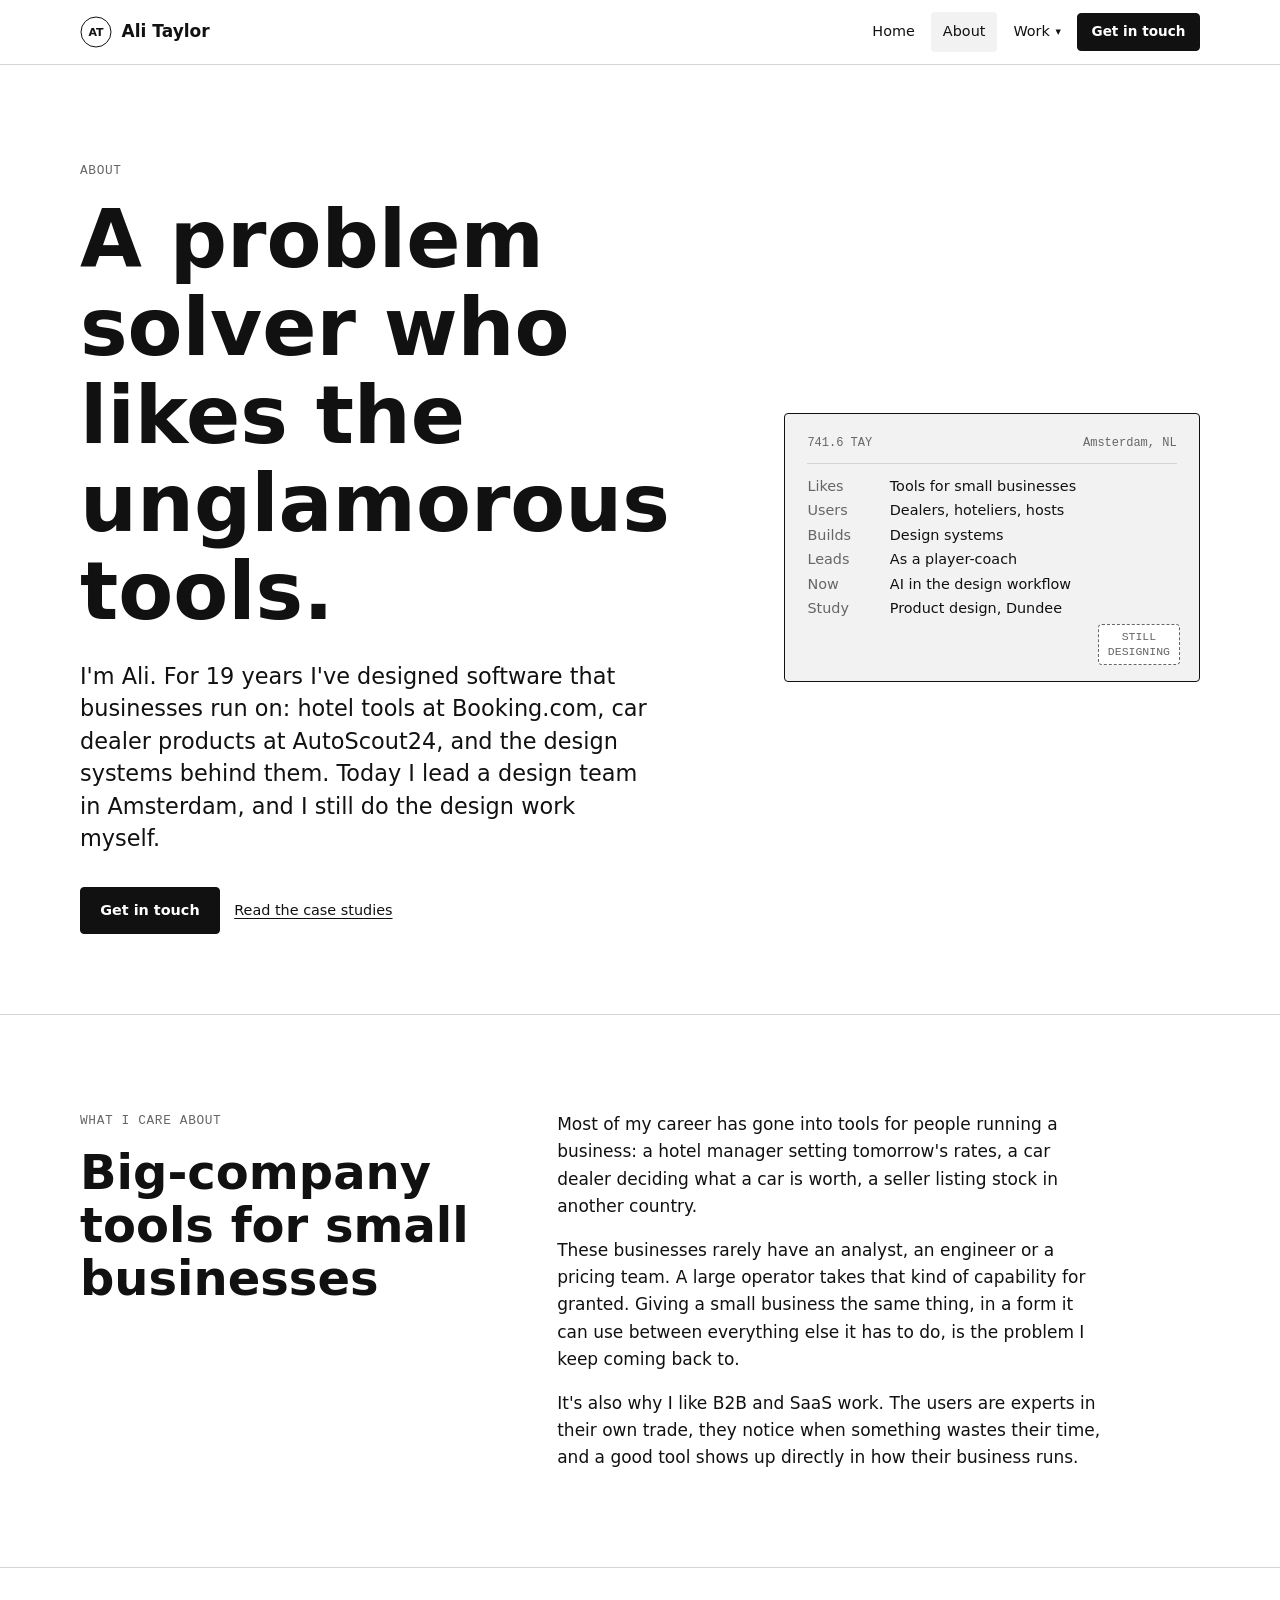
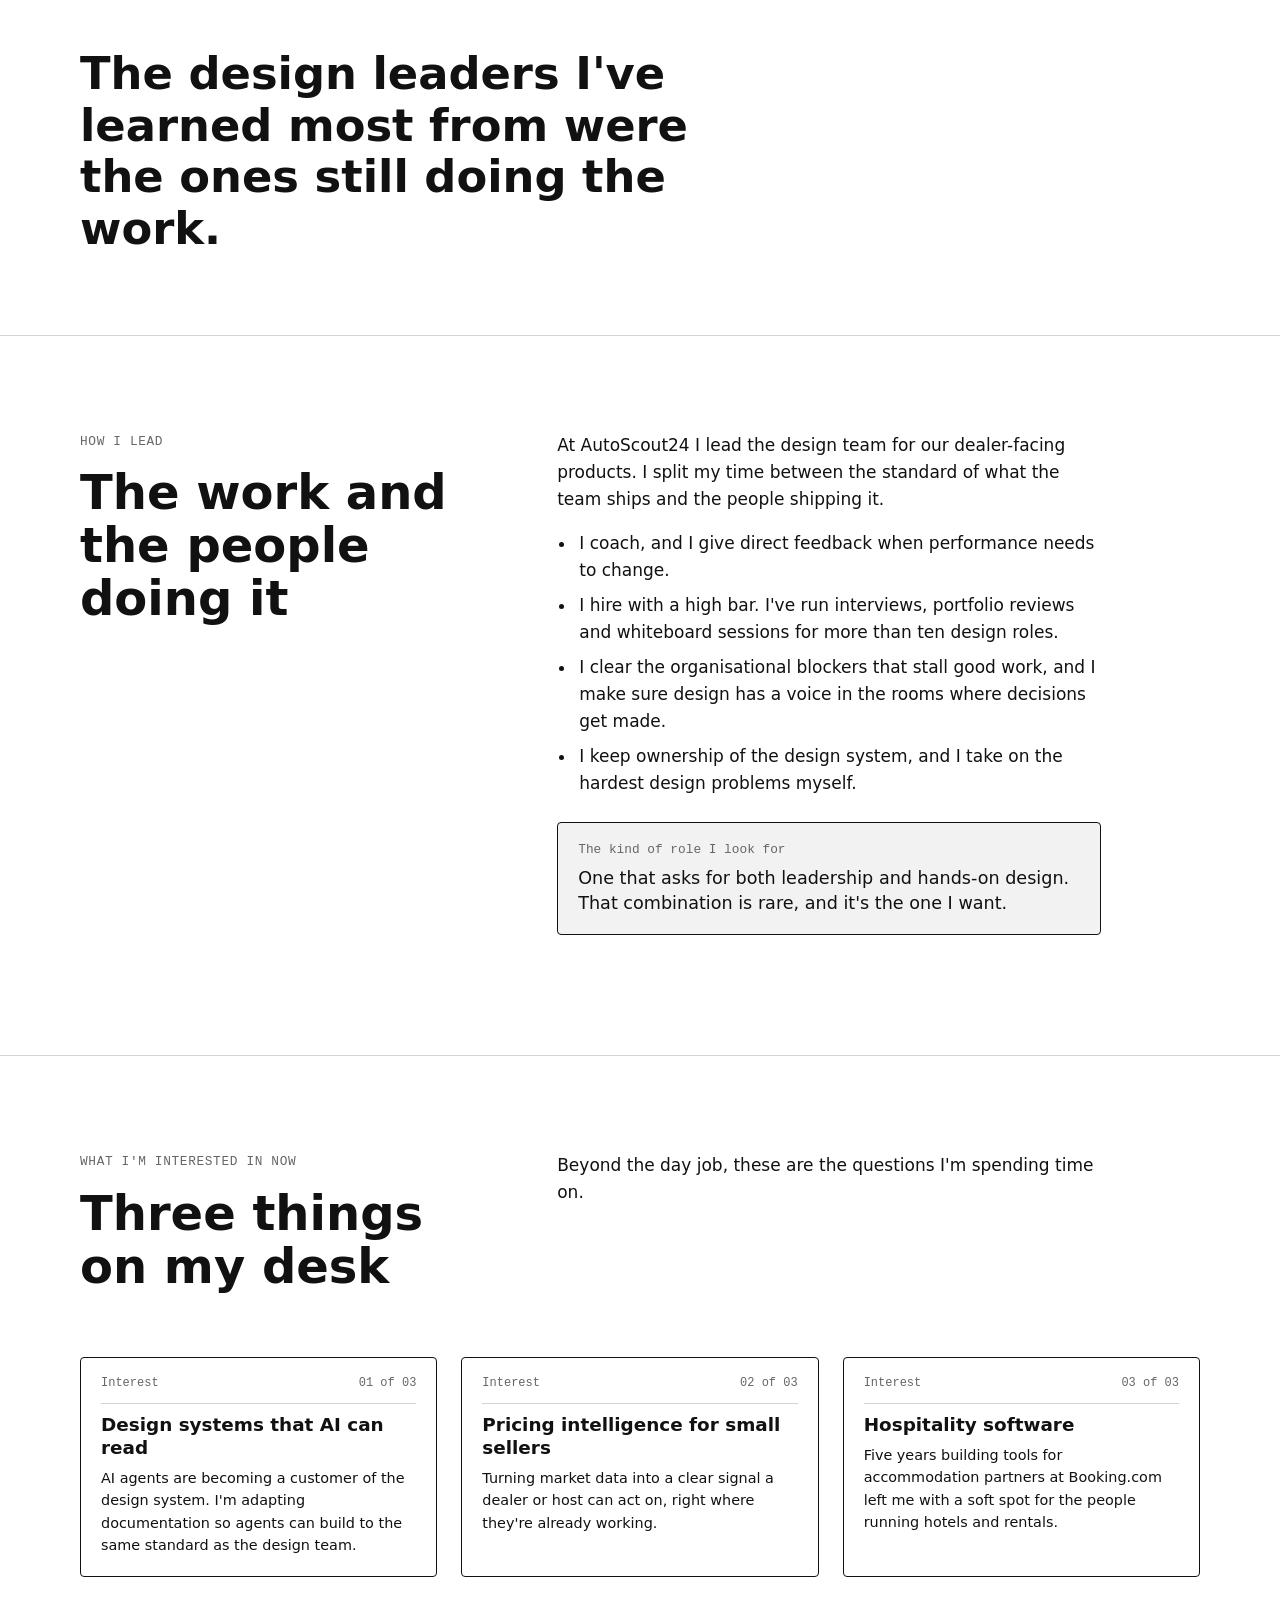
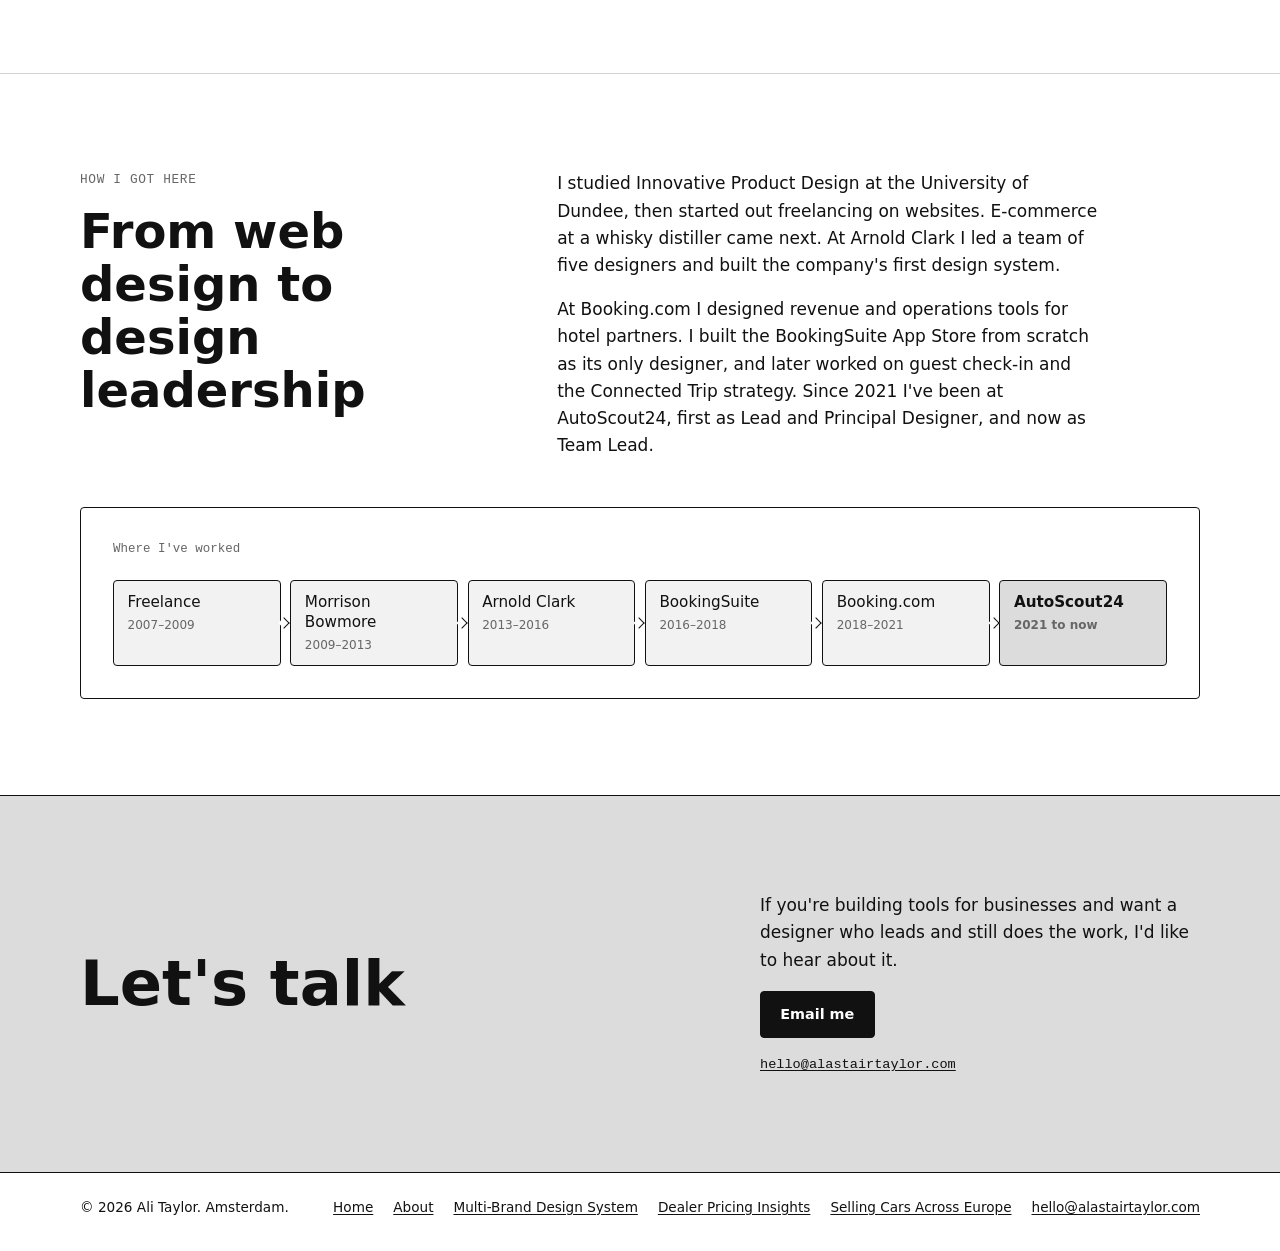
==== about/index.html @ b170f5a0 "Strip site back to a greyscale wireframe site.css keeps every layout, grid and breakpoint but drops " ====
<!doctype html>
<html lang="en-GB">
<head>
<meta charset="utf-8">
<meta name="viewport" content="width=device-width, initial-scale=1">
<title>About Ali Taylor</title>
<meta name="description" content="Ali Taylor is a design leader in Amsterdam who has spent 19 years designing tools for businesses, from hotel software at Booking.com to dealer products at AutoScout24.">
<link rel="canonical" href="https://alitaylor.nl/about/">
<meta property="og:type" content="profile">
<meta property="og:title" content="About Ali Taylor">
<meta property="og:description" content="Ali Taylor is a design leader in Amsterdam who has spent 19 years designing tools for businesses, from hotel software at Booking.com to dealer products at AutoScout24.">
<meta property="og:url" content="https://alitaylor.nl/about/">
<meta property="og:image" content="https://alitaylor.nl/assets/img/og.jpg">
<meta name="theme-color" content="#ffffff">
<link rel="icon" href="../assets/favicon.svg" type="image/svg+xml">
<link rel="stylesheet" href="../assets/css/site.css">
</head>
<body>
<a class="skip" href="#main">Skip to content</a>
<header class="site-header">
  <div class="wrap">
    <a class="brand" href="../"><svg class="brand-mark" viewBox="0 0 64 64" aria-hidden="true"><circle cx="32" cy="32" r="30" fill="none" stroke="currentColor" stroke-width="2"/><text x="32" y="40" text-anchor="middle" font-family="system-ui, sans-serif" font-weight="700" font-size="22" fill="currentColor">AT</text></svg><span>Ali Taylor</span></a>
    <nav class="nav" aria-label="Main">
      <a class="hide-sm" href="../">Home</a>
      <a href="./" aria-current="page">About</a>
      <details class="work-menu">
        <summary>Work</summary>
        <ul>
<li><a href="../work/showcar/"><span class="dot blue"></span>Multi-Brand Design System</a></li>
<li><a href="../work/competitive-insights/"><span class="dot mustard"></span>Dealer Pricing Insights</a></li>
<li><a href="../work/cross-border/"><span class="dot pink"></span>Selling Cars Across Europe</a></li>
        </ul>
      </details>
      <a class="btn small" href="mailto:hello@alastairtaylor.com?subject=Hello%20Ali">Get in touch</a>
    </nav>
  </div>
</header>

<main id="main">
<section class="hero">
  <div class="wrap">
    <div>
      <span class="chapter-label">About</span>
      <h1 class="display">A problem solver who likes the unglamorous tools.</h1>
      <p class="lede">I'm Ali. For 19 years I've designed software that businesses run on: hotel tools at Booking.com, car dealer products at AutoScout24, and the design systems behind them. Today I lead a design team in Amsterdam, and I still do the design work myself.</p>
      <div class="hero-actions">
        <a class="btn" href="mailto:hello@alastairtaylor.com?subject=Hello%20Ali">Get in touch</a>
        <a class="textlink" href="../#work">Read the case studies</a>
      </div>
    </div>
    <aside class="card" aria-label="Catalogue card">
      <div class="card-top"><span>741.6 TAY</span><span>Amsterdam, NL</span></div>
      <dl>
        <div><dt>Likes</dt><dd>Tools for small businesses</dd></div>
        <div><dt>Users</dt><dd>Dealers, hoteliers, hosts</dd></div>
        <div><dt>Builds</dt><dd>Design systems</dd></div>
        <div><dt>Leads</dt><dd>As a player-coach</dd></div>
        <div><dt>Now</dt><dd>AI in the design workflow</dd></div>
        <div><dt>Study</dt><dd>Product design, Dundee</dd></div>
      </dl>
      <span class="stamp">STILL<br>DESIGNING</span>
    </aside>
  </div>
</section>

<section class="chapter" id="why" aria-labelledby="why-h" style="border-top:1px solid var(--line)">
  <div class="wrap">
    <div class="chapter-grid">
      <div>
        <span class="chapter-label">What I care about</span>
        <h2 id="why-h">Big-company tools for small businesses</h2>
      </div>
      <div class="body">
        <p>Most of my career has gone into tools for people running a business: a hotel manager setting tomorrow's rates, a car dealer deciding what a car is worth, a seller listing stock in another country.</p>
        <p>These businesses rarely have an analyst, an engineer or a pricing team. A large operator takes that kind of capability for granted. Giving a small business the same thing, in a form it can use between everything else it has to do, is the problem I keep coming back to.</p>
        <p>It's also why I like B2B and SaaS work. The users are experts in their own trade, they notice when something wastes their time, and a good tool shows up directly in how their business runs.</p>
      </div>
    </div>
  </div>
</section>

<section class="pull-wrap" aria-label="How I lead">
  <div class="wrap">
    <p class="pull">The design leaders I've learned most from were the ones still doing the work.</p>
  </div>
</section>

<section class="chapter" id="lead" aria-labelledby="lead-h">
  <div class="wrap">
    <div class="chapter-grid">
      <div>
        <span class="chapter-label">How I lead</span>
        <h2 id="lead-h">The work and the people doing it</h2>
      </div>
      <div class="body">
        <p>At AutoScout24 I lead the design team for our dealer-facing products. I split my time between the standard of what the team ships and the people shipping it.</p>
        <ul>
          <li>I coach, and I give direct feedback when performance needs to change.</li>
          <li>I hire with a high bar. I've run interviews, portfolio reviews and whiteboard sessions for more than ten design roles.</li>
          <li>I clear the organisational blockers that stall good work, and I make sure design has a voice in the rooms where decisions get made.</li>
          <li>I keep ownership of the design system, and I take on the hardest design problems myself.</li>
        </ul>
        <div class="decision"><span class="typed">The kind of role I look for</span><p>One that asks for both leadership and hands-on design. That combination is rare, and it's the one I want.</p></div>
      </div>
    </div>
  </div>
</section>

<section class="chapter" id="interests" aria-labelledby="interests-h">
  <div class="wrap">
    <div class="chapter-grid">
      <div>
        <span class="chapter-label">What I'm interested in now</span>
        <h2 id="interests-h">Three things on my desk</h2>
      </div>
      <div class="body">
        <p>Beyond the day job, these are the questions I'm spending time on.</p>
      </div>
    </div>
    <div class="interests">
      <article class="card">
        <div class="card-top"><span>Interest</span><span>01 of 03</span></div>
        <h3>Design systems that AI can read</h3>
        <p>AI agents are becoming a customer of the design system. I'm adapting documentation so agents can build to the same standard as the design team.</p>
      </article>
      <article class="card">
        <div class="card-top"><span>Interest</span><span>02 of 03</span></div>
        <h3>Pricing intelligence for small sellers</h3>
        <p>Turning market data into a clear signal a dealer or host can act on, right where they're already working.</p>
      </article>
      <article class="card">
        <div class="card-top"><span>Interest</span><span>03 of 03</span></div>
        <h3>Hospitality software</h3>
        <p>Five years building tools for accommodation partners at Booking.com left me with a soft spot for the people running hotels and rentals.</p>
      </article>
    </div>
  </div>
</section>

<section class="chapter" id="path" aria-labelledby="path-h">
  <div class="wrap">
    <div class="chapter-grid">
      <div>
        <span class="chapter-label">How I got here</span>
        <h2 id="path-h">From web design to design leadership</h2>
      </div>
      <div class="body">
        <p>I studied Innovative Product Design at the University of Dundee, then started out freelancing on websites. E-commerce at a whisky distiller came next. At Arnold Clark I led a team of five designers and built the company's first design system.</p>
        <p>At Booking.com I designed revenue and operations tools for hotel partners. I built the BookingSuite App Store from scratch as its only designer, and later worked on guest check-in and the Connected Trip strategy. Since 2021 I've been at AutoScout24, first as Lead and Principal Designer, and now as Team Lead.</p>
      </div>
    </div>
    <div class="figs-wrap"><div class="diagram"><p class="diagram-title">Where I've worked</p><ol class="flow">
      <li>Freelance<small>2007–2009</small></li>
      <li>Morrison Bowmore<small>2009–2013</small></li>
      <li>Arnold Clark<small>2013–2016</small></li>
      <li>BookingSuite<small>2016–2018</small></li>
      <li>Booking.com<small>2018–2021</small></li>
      <li class="me">AutoScout24<small>2021 to now</small></li>
    </ol></div></div>
  </div>
</section>
</main>

<section class="contact section" id="contact" aria-labelledby="contact-h">
  <div class="wrap">
    <div>
      <h2 id="contact-h">Let's talk</h2>
    </div>
    <div>
      <p>If you're building tools for businesses and want a designer who leads and still does the work, I'd like to hear about it.</p>
      <a class="btn" href="mailto:hello@alastairtaylor.com?subject=Hello%20Ali">Email me</a>
      <a class="mail" href="mailto:hello@alastairtaylor.com">hello@alastairtaylor.com</a>
    </div>
  </div>
</section>
<footer class="site-footer">
  <div class="wrap">
    <span>&copy; 2026 Ali Taylor. Amsterdam.</span>
    <nav aria-label="Footer">
      <a href="../">Home</a>
      <a href="./">About</a>
<a href="../work/showcar/">Multi-Brand Design System</a>
<a href="../work/competitive-insights/">Dealer Pricing Insights</a>
<a href="../work/cross-border/">Selling Cars Across Europe</a>
      <a href="mailto:hello@alastairtaylor.com">hello@alastairtaylor.com</a>
    </nav>
  </div>
</footer>
<script src="../assets/js/site.js" defer></script>
</body>
</html>
---- assets/css/site.css ----
/* ==========================================================================
   Ali Taylor — portfolio
   WIREFRAME STYLESHEET
   Layout, spacing and responsive behaviour only. No brand styling.
   Replace the tokens below (and the font stacks) to apply a visual style.
   ========================================================================== */

:root {
  /* Greys. Every colour on the site comes from these tokens. */
  --bg: #ffffff;        /* page */
  --fg: #111111;        /* text, borders */
  --muted: #666666;     /* secondary text */
  --line: #d4d4d4;      /* dividers, light borders */
  --fill: #f2f2f2;      /* boxes, cards, panels */
  --fill-strong: #dcdcdc; /* emphasised boxes (current step, CTA areas) */

  /* Project tones. All the same grey in the wireframe; give each case study its own colour later. */
  --tone-1: var(--fill);  /* Multi-Brand Design System */
  --tone-2: var(--fill);  /* Dealer Pricing Insights */
  --tone-3: var(--fill);  /* Selling Cars Across Europe */

  --font: system-ui, -apple-system, "Segoe UI", Roboto, Helvetica, Arial, sans-serif;
  --mono: ui-monospace, "SFMono-Regular", Menlo, Consolas, monospace;

  --measure: 34rem;
  --gutter: clamp(1rem, 4vw, 3rem);
  --wide: 76rem;
  --radius: 4px;
}

*, *::before, *::after { box-sizing: border-box; }

html { -webkit-text-size-adjust: 100%; scroll-behavior: smooth; }
@media (prefers-reduced-motion: reduce) { html { scroll-behavior: auto; } }

body {
  margin: 0;
  background: var(--bg);
  color: var(--fg);
  font-family: var(--font);
  font-size: 1.0625rem;
  line-height: 1.6;
}

img { max-width: 100%; display: block; }

a { color: inherit; text-underline-offset: 0.18em; }

:focus-visible { outline: 2px solid var(--fg); outline-offset: 3px; }

.skip {
  position: absolute; left: -999px; top: 0.5rem; z-index: 50;
  background: var(--fg); color: var(--bg); padding: 0.5rem 0.9rem;
}
.skip:focus { left: 0.5rem; }

.wrap { max-width: var(--wide); margin: 0 auto; padding: 0 var(--gutter); }

/* ---------- Type scale ---------- */

h1, h2, h3 { font-family: var(--font); font-weight: 700; line-height: 1.1; margin: 0; }
.display { font-size: clamp(2.4rem, 1.4rem + 4.6vw, 5rem); }
h2, .h2  { font-size: clamp(1.8rem, 1.4rem + 2vw, 3rem); }
h3, .h3  { font-size: clamp(1.25rem, 1.1rem + 0.6vw, 1.6rem); line-height: 1.2; }

p { margin: 0 0 1em; max-width: var(--measure); }
.lede { font-size: clamp(1.15rem, 1.05rem + 0.5vw, 1.4rem); line-height: 1.45; max-width: 36rem; }

.typed { font-family: var(--mono); font-size: 0.8rem; line-height: 1.55; }

/* ---------- Header / nav ---------- */

.site-header {
  position: sticky; top: 0; z-index: 20;
  background: var(--bg);
  border-bottom: 1px solid var(--line);
}
.site-header .wrap { display: flex; align-items: center; gap: 1rem; min-height: 4rem; }
.brand {
  display: inline-flex; align-items: center; gap: 0.6rem;
  font-weight: 700; text-decoration: none; margin-right: auto;
}
.brand-mark { width: 2rem; height: 2rem; flex: none; }

.nav { display: flex; align-items: center; gap: 0.25rem; }
.nav a, .nav summary {
  font-size: 0.9rem; text-decoration: none;
  padding: 0.5rem 0.75rem; border-radius: var(--radius); cursor: pointer;
}
.nav a:hover, .nav summary:hover, .nav a[aria-current="page"] { background: var(--fill); }

.work-menu { position: relative; }
.work-menu summary { list-style: none; display: inline-flex; align-items: center; gap: 0.35rem; }
.work-menu summary::-webkit-details-marker { display: none; }
.work-menu summary::after { content: "▾"; font-size: 0.75em; }
.work-menu[open] summary::after { content: "▴"; }
.work-menu ul {
  position: absolute; right: 0; top: calc(100% + 0.5rem);
  list-style: none; margin: 0; padding: 0.4rem;
  background: var(--bg); border: 1px solid var(--fg); border-radius: var(--radius);
  min-width: 17rem;
}
.work-menu li a {
  display: grid; grid-template-columns: 0.75rem 1fr; gap: 0.6rem; align-items: center;
  font-size: 0.95rem; padding: 0.5rem 0.6rem;
}
.dot { width: 0.75rem; height: 0.75rem; border-radius: 50%; border: 1px solid var(--fg); background: var(--fill); }

.btn {
  display: inline-flex; align-items: center; gap: 0.5rem;
  font: inherit; font-size: 0.9rem; font-weight: 600;
  background: var(--fg); color: var(--bg);
  border: 1px solid var(--fg); border-radius: var(--radius);
  padding: 0.7rem 1.2rem; text-decoration: none;
}
.btn:hover { opacity: 0.85; }
.btn.small { padding: 0.45rem 0.85rem; font-size: 0.85rem; }
.btn.ghost { background: var(--bg); color: var(--fg); }

@media (max-width: 40rem) {
  .nav .hide-sm { display: none; }
  .brand span { display: none; }
}

/* ---------- Info card (key/value panel) ---------- */

.card {
  --margin: 4.2rem;
  position: relative;
  background: var(--fill);
  border: 1px solid var(--fg);
  border-radius: var(--radius);
  padding: 1.25rem 1.4rem 1.4rem;
}
.card .card-top {
  display: flex; justify-content: space-between; gap: 1rem;
  font-family: var(--mono); font-size: 0.75rem; color: var(--muted);
  padding-bottom: 0.6rem; margin-bottom: 0.6rem; border-bottom: 1px solid var(--line);
}
.card dl { margin: 0; font-size: 0.9rem; line-height: 1.7; }
.card dl div { display: grid; grid-template-columns: calc(var(--margin) - 0.5rem) 1fr; gap: 0.75rem; }
.card dt { color: var(--muted); }
.card dd { margin: 0; }

/* Label badge (was a rubber stamp) */
.stamp {
  position: absolute;
  font-family: var(--mono); font-size: 0.72rem; line-height: 1.25; text-align: center;
  color: var(--muted); border: 1px dashed var(--muted); border-radius: var(--radius);
  padding: 0.3rem 0.55rem; background: var(--bg);
}

/* ---------- Hero ---------- */

.hero { padding: clamp(3rem, 8vw, 6rem) 0 clamp(3rem, 7vw, 5rem); }
.hero .wrap {
  display: grid; gap: clamp(2.5rem, 5vw, 4rem);
  grid-template-columns: minmax(0, 1.35fr) minmax(0, 1fr);
  align-items: center;
}
.hero h1 { margin-bottom: 1.5rem; }
.hero .lede { margin-bottom: 2rem; }
.hero-actions { display: flex; flex-wrap: wrap; gap: 0.9rem; align-items: center; }
.hero-actions .textlink { font-size: 0.9rem; }
.hero .card { max-width: 26rem; justify-self: end; width: 100%; padding-bottom: 3.75rem; --margin: 4.9rem; }
.hero .stamp { right: 1.2rem; bottom: 1rem; }
.hero.solo .wrap { grid-template-columns: 1fr; }
.hero.solo h1 { max-width: 16ch; }

@media (max-width: 56rem) {
  .hero .wrap { grid-template-columns: 1fr; }
  .hero .card { justify-self: start; }
}

/* ---------- Section heads ---------- */

.section { padding: clamp(3.5rem, 8vw, 6rem) 0; }
.section-head { display: flex; flex-wrap: wrap; align-items: end; justify-content: space-between; gap: 1rem 2rem; margin-bottom: clamp(2rem, 4vw, 3rem); }
.section-head p { margin: 0; color: var(--muted); max-width: 26rem; }

/* ---------- Home: case study cards ---------- */

.shelf { display: grid; gap: clamp(1.5rem, 3vw, 2rem); }

.book {
  display: grid; grid-template-columns: minmax(0, 1fr) minmax(0, 1.25fr);
  border: 1px solid var(--fg); border-radius: var(--radius); overflow: hidden;
  text-decoration: none; color: var(--fg);
  background: var(--tone, var(--fill));
}
.book:hover .book-cta { text-decoration: underline; }
.book.blue { --tone: var(--tone-1); }
.book.mustard { --tone: var(--tone-2); }
.book.pink { --tone: var(--tone-3); }

.book-text { padding: clamp(1.5rem, 3vw, 2.25rem); display: flex; flex-direction: column; gap: 0.9rem; }
.book-meta { font-family: var(--mono); font-size: 0.78rem; color: var(--muted); }
.book h3 { font-size: clamp(1.7rem, 1.4rem + 1.4vw, 2.6rem); }
.book p { margin: 0; line-height: 1.45; }
.book-cta { margin-top: auto; padding-top: 1rem; font-size: 0.9rem; font-weight: 600; }
.book .shot { border: 0; border-left: 1px solid var(--fg); border-radius: 0; min-height: 18rem; aspect-ratio: auto; height: 100%; }

@media (max-width: 52rem) {
  .book { grid-template-columns: 1fr; }
  .book .shot { border-left: 0; border-top: 1px solid var(--fg); min-height: 14rem; aspect-ratio: 16 / 10; }
}

/* ---------- Image frames with built-in placeholder ---------- */
/* Drop a file at the src path and it covers the placeholder. */

.shot {
  position: relative; overflow: hidden;
  background: var(--fill);
  border: 1px solid var(--fg); border-radius: var(--radius);
  aspect-ratio: 16 / 10;
  margin: 0;
}
.shot.tall { aspect-ratio: 4 / 5; }
.shot.wide { aspect-ratio: 21 / 9; }
.shot.square { aspect-ratio: 1; }
.shot > img { position: absolute; inset: 0; width: 100%; height: 100%; object-fit: cover; z-index: 1; }
.shot.contain > img { object-fit: contain; }
.shot .todo {
  position: absolute; inset: 0; display: flex; flex-direction: column; justify-content: center; gap: 0.5rem;
  padding: 1.25rem 1.5rem;
  font-family: var(--mono); font-size: 0.75rem; line-height: 1.5; color: var(--muted);
  /* the classic wireframe cross */
  background:
    linear-gradient(to top right, transparent calc(50% - 0.5px), var(--line) calc(50% - 0.5px), var(--line) calc(50% + 0.5px), transparent calc(50% + 0.5px)),
    linear-gradient(to bottom right, transparent calc(50% - 0.5px), var(--line) calc(50% - 0.5px), var(--line) calc(50% + 0.5px), transparent calc(50% + 0.5px)),
    var(--fill);
}
.shot .todo > * { background: var(--fill); align-self: flex-start; padding: 0 0.25rem; }
.shot .todo strong { color: var(--fg); font-weight: 600; }
.shot .todo code { font-family: var(--mono); font-size: 0.7rem; word-break: break-all; }

figure { margin: 0; }
figcaption.cap { font-size: 0.8rem; color: var(--muted); margin-top: 0.6rem; max-width: 40rem; }

/* ---------- Home: other work grid ---------- */

.drawer { background: var(--fill); border-block: 1px solid var(--line); }
.drawer .section-head p { color: var(--muted); }
.drawer-grid {
  display: grid; gap: 1.5rem;
  grid-template-columns: repeat(auto-fill, minmax(min(100%, 19rem), 1fr));
}
.drawer .card, .interests .card { background: var(--bg); padding: 1rem 1.25rem 1.25rem; }
.drawer .card h3, .interests .card h3 { font-size: 1.15rem; line-height: 1.25; margin: 0 0 0.5rem; }
.drawer .card p, .interests .card p { font-size: 0.9rem; line-height: 1.55; margin: 0; }

/* ---------- About: interest cards ---------- */

.interests {
  display: grid; gap: 1.5rem; margin-top: clamp(2rem, 5vw, 3rem);
  grid-template-columns: repeat(auto-fill, minmax(min(100%, 19rem), 1fr));
}

/* ---------- Contact block ---------- */

.contact { background: var(--fill-strong); border-top: 1px solid var(--fg); }
.contact .wrap { display: grid; grid-template-columns: minmax(0, 1.4fr) minmax(0, 1fr); gap: 2rem 4rem; align-items: center; }
.contact h2 { font-size: clamp(2.2rem, 1.5rem + 3vw, 4rem); }
.contact .mail { font-family: var(--mono); font-size: 0.85rem; display: block; margin-top: 1rem; }
@media (max-width: 48rem) { .contact .wrap { grid-template-columns: 1fr; } }

.site-footer { border-top: 1px solid var(--fg); padding: 1.5rem 0 2rem; font-size: 0.85rem; }
.site-footer .wrap { display: flex; flex-wrap: wrap; gap: 0.75rem 2rem; justify-content: space-between; }
.site-footer nav { display: flex; flex-wrap: wrap; gap: 0.5rem 1.25rem; }

/* ==========================================================================
   Case study pages
   ========================================================================== */

.cs-hero { background: var(--tone, var(--fill)); border-bottom: 1px solid var(--fg); padding: clamp(2.5rem, 6vw, 4.5rem) 0 0; }
.cs-hero.blue { --tone: var(--tone-1); }
.cs-hero.mustard { --tone: var(--tone-2); }
.cs-hero.pink { --tone: var(--tone-3); }
.cs-hero .crumb { font-size: 0.85rem; margin-bottom: 1.5rem; display: inline-block; }
.cs-hero-grid { display: grid; grid-template-columns: minmax(0, 1.6fr) minmax(0, 1fr); gap: 2rem 3rem; align-items: end; }
.cs-hero h1 { margin-bottom: 1.2rem; }
.cs-hero .lede { margin: 0; }
.cs-hero .card { background: var(--bg); max-width: 22rem; justify-self: end; width: 100%; }
.cs-hero .hero-shot { margin-top: clamp(2rem, 5vw, 3rem); margin-bottom: -1px; }
.cs-hero .hero-shot .shot { border-radius: var(--radius) var(--radius) 0 0; aspect-ratio: 16 / 8; }
@media (max-width: 52rem) {
  .cs-hero-grid { grid-template-columns: 1fr; }
  .cs-hero .card { justify-self: start; }
  .cs-hero .hero-shot .shot { aspect-ratio: 4 / 3; }
}

/* Chapter index */
.chapters { border-bottom: 1px solid var(--fg); background: var(--bg); position: sticky; top: 4rem; z-index: 10; }
.chapters ol { list-style: none; margin: 0 auto; padding: 0 var(--gutter); max-width: var(--wide); display: flex; gap: 0.25rem; overflow-x: auto; scrollbar-width: none; }
.chapters ol::-webkit-scrollbar { display: none; }
.chapters a { display: block; white-space: nowrap; font-size: 0.85rem; text-decoration: none; padding: 0.85rem 0.8rem; border-bottom: 3px solid transparent; }
.chapters a:hover { border-bottom-color: var(--line); }
.chapters a.active { border-bottom-color: var(--fg); font-weight: 600; }

/* Chapters */
.chapter { padding: clamp(3.5rem, 8vw, 6rem) 0; border-bottom: 1px solid var(--line); scroll-margin-top: 7.5rem; }
.chapter:last-of-type { border-bottom: 0; }
.chapter-grid { display: grid; grid-template-columns: minmax(0, 0.9fr) minmax(0, 1.4fr); gap: 2rem clamp(2rem, 5vw, 5rem); }
.chapter-label { font-family: var(--mono); font-size: 0.8rem; color: var(--muted); margin-bottom: 0.9rem; display: block; text-transform: uppercase; letter-spacing: 0.05em; }
.chapter h2 { margin-bottom: 1rem; }
.chapter .body p:last-child { margin-bottom: 0; }
.chapter .body ul { margin: 0 0 1em; padding-left: 1.1em; max-width: var(--measure); }
.chapter .body li { margin-bottom: 0.45em; padding-left: 0.2em; }
.figs-wrap { margin-top: clamp(2rem, 5vw, 3rem); display: grid; gap: 1.5rem; }
.figs { display: grid; gap: 1.5rem; }
.figs.two { grid-template-columns: repeat(2, minmax(0, 1fr)); }
@media (max-width: 52rem) {
  .chapter-grid, .figs.two { grid-template-columns: 1fr; }
}

/* Pull statement */
.pull { font-size: clamp(1.6rem, 1.2rem + 2vw, 2.8rem); line-height: 1.15; font-weight: 700; max-width: 22ch; margin: 0; }
.pull-wrap { padding: clamp(3rem, 7vw, 5rem) 0; border-bottom: 1px solid var(--line); }

/* Key decision callout */
.decision { border: 1px solid var(--fg); border-radius: var(--radius); background: var(--fill); padding: 1.1rem 1.25rem; margin: 1.5rem 0; max-width: var(--measure); }
.decision .typed { display: block; color: var(--muted); margin-bottom: 0.35rem; }
.decision p { margin: 0; font-size: 1.1rem; line-height: 1.45; }

/* Big numbers */
.facts { display: grid; grid-template-columns: repeat(auto-fit, minmax(min(100%, 13rem), 1fr)); gap: 1.5rem; margin: 0 0 2rem; }
.fact { border-top: 1px solid var(--fg); padding-top: 0.8rem; }
.fact b { display: block; font-size: clamp(2.4rem, 2rem + 2vw, 3.5rem); font-weight: 700; line-height: 1; }
.fact span { font-size: 0.85rem; color: var(--muted); }

/* Restricted results */
.restricted { margin-top: clamp(2rem, 5vw, 3rem); display: grid; grid-template-columns: minmax(0, 1fr) minmax(0, 1fr); gap: 2rem 3rem; align-items: center; }
.restricted .card { --margin: 7.2rem; padding-bottom: 3.5rem; }
.redact { display: inline-block; background: var(--fill-strong); color: transparent; border-radius: 2px; user-select: none; line-height: 1.1; }
.restricted .stamp { right: 1.2rem; bottom: 1rem; }
.restricted h3 { margin-bottom: 0.8rem; }
@media (max-width: 52rem) { .restricted { grid-template-columns: 1fr; } }

/* Next / previous */
.pager { border-top: 1px solid var(--fg); display: grid; grid-template-columns: 1fr 1fr; }
.pager a { display: block; padding: clamp(1.75rem, 4vw, 2.5rem) var(--gutter); text-decoration: none; background: var(--tone, var(--fill)); }
.pager a + a { border-left: 1px solid var(--fg); text-align: right; }
.pager a.blue { --tone: var(--tone-1); }
.pager a.mustard { --tone: var(--tone-2); }
.pager a.pink { --tone: var(--tone-3); }
.pager .typed { display: block; margin-bottom: 0.4rem; color: var(--muted); }
.pager a:hover .h3 { text-decoration: underline; }
@media (max-width: 40rem) {
  .pager { grid-template-columns: 1fr; }
  .pager a + a { border-left: 0; border-top: 1px solid var(--fg); text-align: left; }
}

/* ---------- Diagrams (built in HTML, no images needed) ---------- */

.diagram { border: 1px solid var(--fg); border-radius: var(--radius); background: var(--bg); padding: clamp(1.25rem, 3vw, 2rem); }
.diagram-title { font-family: var(--mono); font-size: 0.78rem; color: var(--muted); margin: 0 0 1.25rem; }

.flow { list-style: none; margin: 0; padding: 0; display: flex; flex-wrap: wrap; align-items: stretch; gap: 0.6rem; }
.flow li {
  flex: 1 1 8rem; position: relative;
  border: 1px solid var(--fg); border-radius: var(--radius); background: var(--fill);
  padding: 0.75rem 0.85rem; font-size: 0.95rem; line-height: 1.3;
}
.flow li small { display: block; font-size: 0.75rem; color: var(--muted); margin-top: 0.3rem; }
.flow li.me { background: var(--fill-strong); font-weight: 600; }
.flow li:not(:last-child)::after {
  content: ""; position: absolute; right: -0.55rem; top: 50%; z-index: 1;
  width: 0.5rem; height: 0.5rem; border-top: 1px solid var(--fg); border-right: 1px solid var(--fg);
  background: var(--bg); transform: translateY(-50%) rotate(45deg);
}
@media (max-width: 40rem) {
  .flow { flex-direction: column; }
  .flow li:not(:last-child)::after { right: auto; left: 1.2rem; top: auto; bottom: -0.55rem; transform: rotate(135deg); }
}

/* Venn */
.venn { display: grid; grid-template-columns: 1fr 1fr; align-items: center; justify-items: center; max-width: 34rem; margin: 0 auto; }
.venn .set {
  width: 100%; aspect-ratio: 1; border-radius: 50%; border: 1px solid var(--fg);
  display: flex; flex-direction: column; align-items: center; justify-content: center; text-align: center;
  font-size: clamp(0.85rem, 0.75rem + 0.4vw, 1rem); line-height: 1.25;
}
.venn .set small { font-size: 0.72rem; color: var(--muted); margin-top: 0.4rem; max-width: 10rem; }
.venn .a { background: rgba(0, 0, 0, 0.04); transform: translateX(12%); padding: 1rem 30% 1rem 8%; }
.venn .b { background: rgba(0, 0, 0, 0.08); transform: translateX(-12%); padding: 1rem 8% 1rem 30%; }
.venn-note { text-align: center; font-size: 0.8rem; color: var(--muted); margin: 1rem auto 0; max-width: 28rem; }

/* Fork */
.fork { display: grid; grid-template-columns: 1fr 1fr; gap: 1rem; position: relative; padding-top: 4.5rem; }
.fork .root {
  position: absolute; top: 0; left: 50%; transform: translateX(-50%);
  border: 1px solid var(--fg); border-radius: var(--radius); background: var(--fill);
  padding: 0.5rem 1rem; font-size: 0.85rem; white-space: nowrap;
}
.fork::before {
  content: ""; position: absolute; top: 2.3rem; left: 25%; right: 25%; height: 2.2rem;
  border: 1px solid var(--fg); border-bottom: 0;
}
.fork .branch { border: 1px solid var(--fg); border-radius: var(--radius); padding: 1rem 1.1rem; background: var(--bg); }
.fork .branch .typed { display: block; color: var(--muted); margin-bottom: 0.3rem; }
.fork .branch p { margin: 0; line-height: 1.35; }
.fork .branch.rec { background: var(--fill); }
.fork .branch.shipped { background: var(--fill-strong); }
.fork .branch.rec .later { display: inline-block; margin-top: 0.7rem; font-size: 0.72rem; border: 1px dashed var(--muted); border-radius: var(--radius); padding: 0.15rem 0.5rem; }

/* Funnel */
.funnel { list-style: none; margin: 0; padding: 0; display: grid; gap: 0.4rem; justify-items: center; }
.funnel li {
  border: 1px solid var(--fg); border-radius: var(--radius); background: var(--fill);
  padding: 0.6rem 1rem; text-align: center; font-size: 0.95rem; line-height: 1.25;
}
.funnel li:nth-child(1) { width: 100%; }
.funnel li:nth-child(2) { width: 88%; }
.funnel li:nth-child(3) { width: 74%; }
.funnel li:nth-child(4) { width: 30%; min-width: 11rem; background: var(--fill-strong); }
.funnel li small { display: block; font-size: 0.72rem; color: var(--muted); }

/* Hub and spoke */
.hub { display: grid; grid-template-columns: 1fr auto 1fr; gap: 0.75rem; align-items: center; }
.hub .side { display: grid; gap: 0.6rem; }
.hub .node { border: 1px solid var(--fg); border-radius: var(--radius); background: var(--fill); padding: 0.6rem 0.8rem; font-size: 0.95rem; line-height: 1.25; }
.hub .gate { width: 9rem; aspect-ratio: 1; border-radius: 50%; background: var(--fill-strong); border: 1px solid var(--fg); display: flex; align-items: center; justify-content: center; text-align: center; padding: 1rem; font-size: 0.95rem; line-height: 1.2; }
.hub .gate small { display: block; font-size: 0.7rem; color: var(--muted); margin-top: 0.3rem; }
.hub .out { background: var(--fill-strong); font-weight: 600; }
@media (max-width: 40rem) { .hub { grid-template-columns: 1fr; justify-items: stretch; } .hub .gate { margin: 0 auto; } }
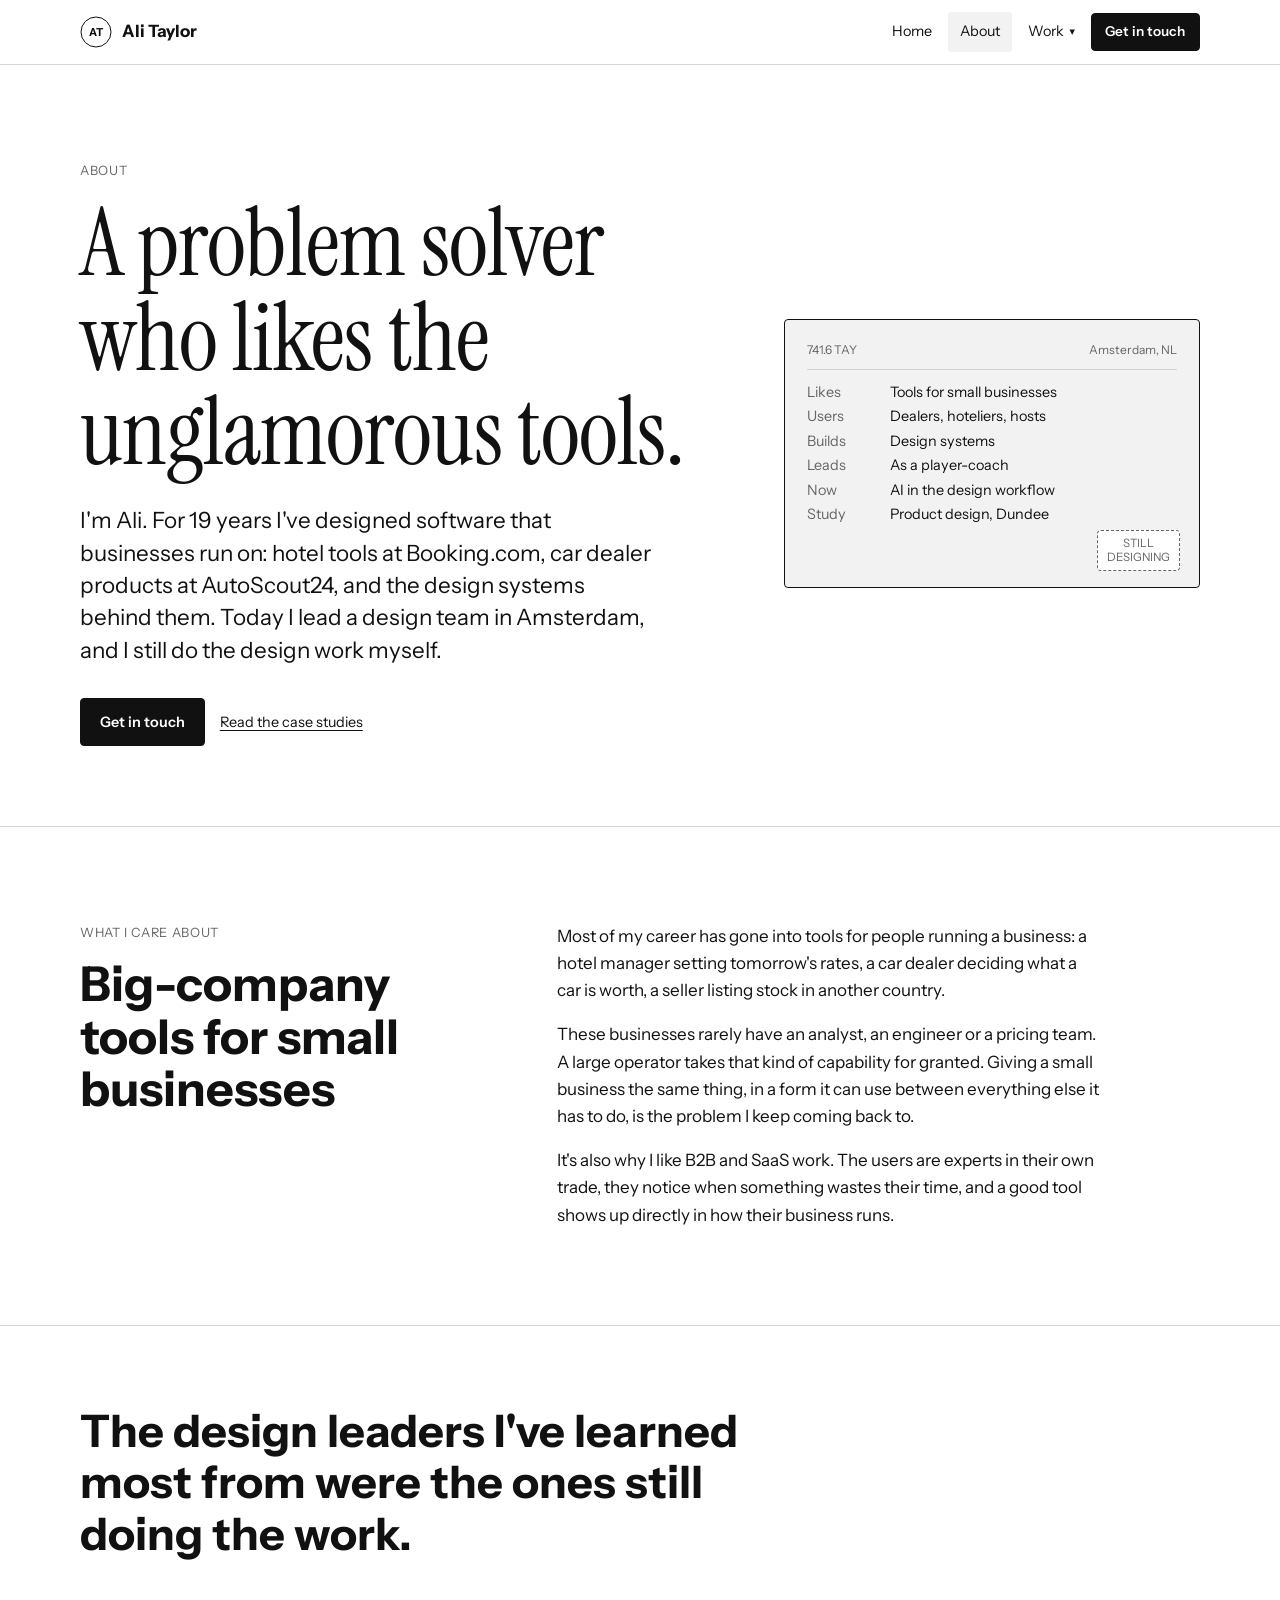
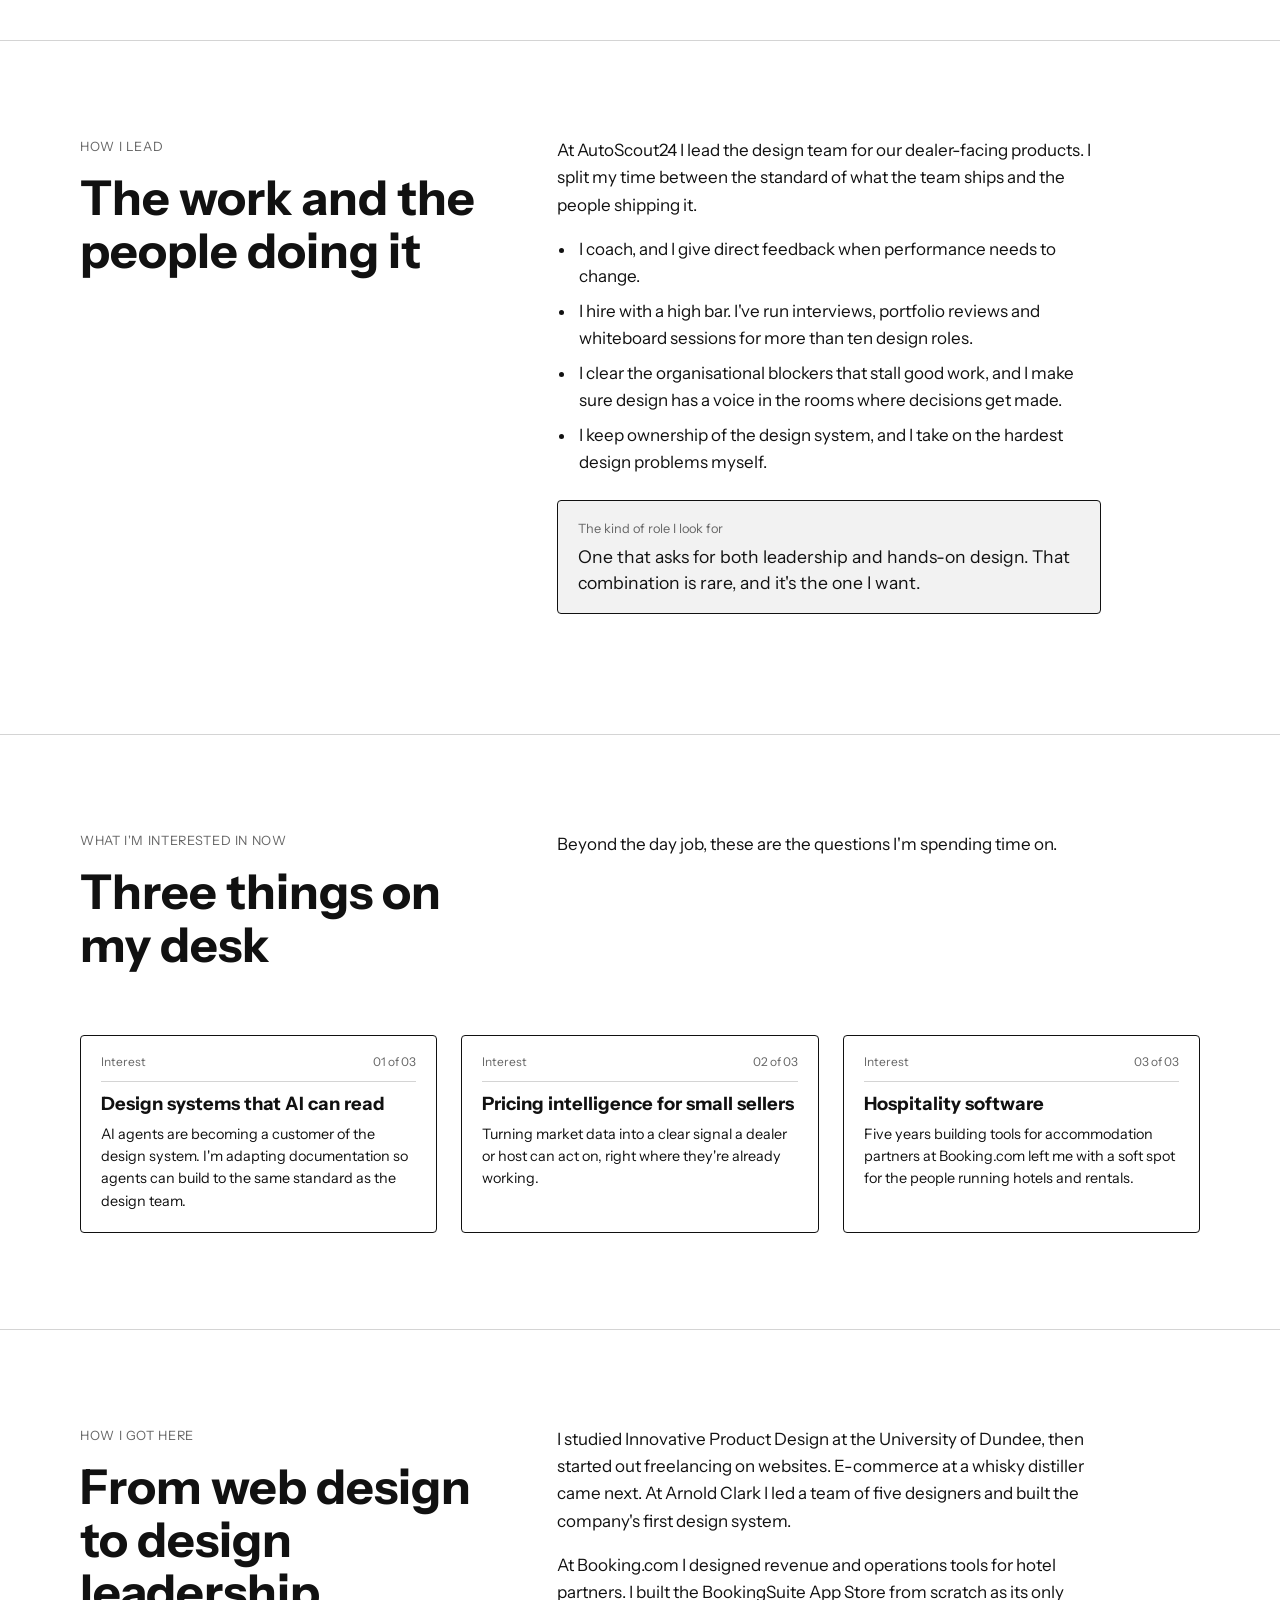
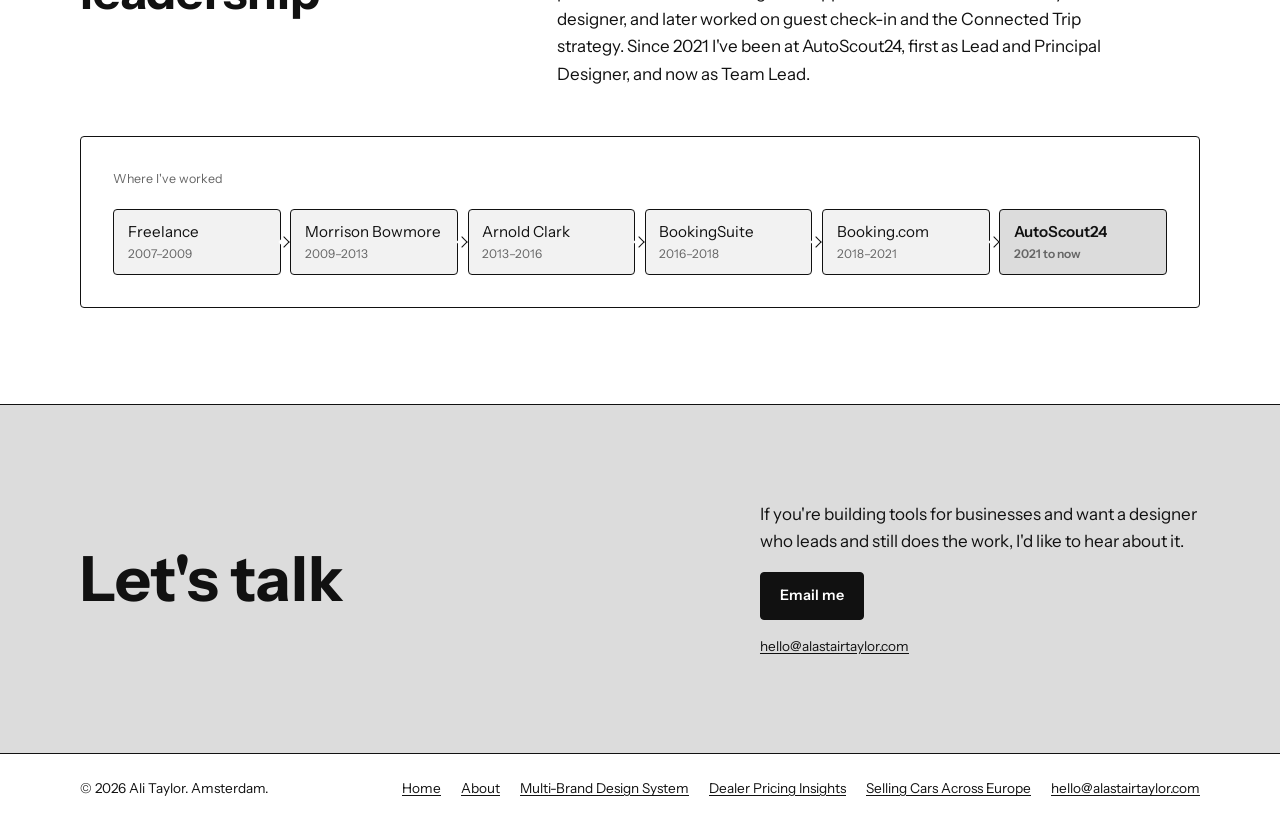
==== commit 2a40e2fe: "Set type: Instrument Serif for display and case study titles, Instrument Sans elsewhere Both load fr" ====
--- a/about/index.html
+++ b/about/index.html
@@ -13,13 +13,16 @@
 <meta property="og:image" content="https://alitaylor.nl/assets/img/og.jpg">
 <meta name="theme-color" content="#ffffff">
 <link rel="icon" href="../assets/favicon.svg" type="image/svg+xml">
+<link rel="preconnect" href="https://fonts.googleapis.com">
+<link rel="preconnect" href="https://fonts.gstatic.com" crossorigin>
+<link rel="stylesheet" href="https://fonts.googleapis.com/css2?family=Instrument+Sans:ital,wght@0,400..700;1,400..700&family=Instrument+Serif:ital@0;1&display=swap">
 <link rel="stylesheet" href="../assets/css/site.css">
 </head>
 <body>
 <a class="skip" href="#main">Skip to content</a>
 <header class="site-header">
   <div class="wrap">
-    <a class="brand" href="../"><svg class="brand-mark" viewBox="0 0 64 64" aria-hidden="true"><circle cx="32" cy="32" r="30" fill="none" stroke="currentColor" stroke-width="2"/><text x="32" y="40" text-anchor="middle" font-family="system-ui, sans-serif" font-weight="700" font-size="22" fill="currentColor">AT</text></svg><span>Ali Taylor</span></a>
+    <a class="brand" href="../"><svg class="brand-mark" viewBox="0 0 64 64" aria-hidden="true"><circle cx="32" cy="32" r="30" fill="none" stroke="currentColor" stroke-width="2"/><text x="32" y="40" text-anchor="middle" font-family="Instrument Sans, system-ui, sans-serif" font-weight="700" font-size="22" fill="currentColor">AT</text></svg><span>Ali Taylor</span></a>
     <nav class="nav" aria-label="Main">
       <a class="hide-sm" href="../">Home</a>
       <a href="./" aria-current="page">About</a>
--- a/assets/css/site.css
+++ b/assets/css/site.css
@@ -19,8 +19,11 @@
   --tone-2: var(--fill);  /* Dealer Pricing Insights */
   --tone-3: var(--fill);  /* Selling Cars Across Europe */
 
-  --font: system-ui, -apple-system, "Segoe UI", Roboto, Helvetica, Arial, sans-serif;
-  --mono: ui-monospace, "SFMono-Regular", Menlo, Consolas, monospace;
+  /* Type. Instrument Serif for display headings and case study titles; Instrument Sans for everything else.
+     Loaded from Google Fonts in each page's <head>. */
+  --serif: "Instrument Serif", Georgia, "Times New Roman", serif;
+  --sans: "Instrument Sans", system-ui, -apple-system, "Segoe UI", Roboto, Helvetica, Arial, sans-serif;
+  --mono: ui-monospace, "SFMono-Regular", Menlo, Consolas, monospace; /* components page only, for class names */
 
   --measure: 34rem;
   --gutter: clamp(1rem, 4vw, 3rem);
@@ -37,7 +40,7 @@
   margin: 0;
   background: var(--bg);
   color: var(--fg);
-  font-family: var(--font);
+  font-family: var(--sans);
   font-size: 1.0625rem;
   line-height: 1.6;
 }
@@ -58,15 +61,15 @@
 
 /* ---------- Type scale ---------- */
 
-h1, h2, h3 { font-family: var(--font); font-weight: 700; line-height: 1.1; margin: 0; }
-.display { font-size: clamp(2.4rem, 1.4rem + 4.6vw, 5rem); }
+h1, h2, h3 { font-family: var(--sans); font-weight: 700; line-height: 1.1; margin: 0; }
+.display { font-family: var(--serif); font-weight: 400; letter-spacing: -0.01em; line-height: 1; font-size: clamp(2.8rem, 1.6rem + 5.4vw, 6rem); }
 h2, .h2  { font-size: clamp(1.8rem, 1.4rem + 2vw, 3rem); }
 h3, .h3  { font-size: clamp(1.25rem, 1.1rem + 0.6vw, 1.6rem); line-height: 1.2; }
 
 p { margin: 0 0 1em; max-width: var(--measure); }
 .lede { font-size: clamp(1.15rem, 1.05rem + 0.5vw, 1.4rem); line-height: 1.45; max-width: 36rem; }
 
-.typed { font-family: var(--mono); font-size: 0.8rem; line-height: 1.55; }
+.typed { font-family: var(--sans); font-size: 0.8rem; line-height: 1.55; }
 
 /* ---------- Header / nav ---------- */
 
@@ -134,7 +137,7 @@
 }
 .card .card-top {
   display: flex; justify-content: space-between; gap: 1rem;
-  font-family: var(--mono); font-size: 0.75rem; color: var(--muted);
+  font-family: var(--sans); font-size: 0.75rem; color: var(--muted);
   padding-bottom: 0.6rem; margin-bottom: 0.6rem; border-bottom: 1px solid var(--line);
 }
 .card dl { margin: 0; font-size: 0.9rem; line-height: 1.7; }
@@ -145,7 +148,7 @@
 /* Label badge (was a rubber stamp) */
 .stamp {
   position: absolute;
-  font-family: var(--mono); font-size: 0.72rem; line-height: 1.25; text-align: center;
+  font-family: var(--sans); font-size: 0.72rem; line-height: 1.25; text-align: center;
   color: var(--muted); border: 1px dashed var(--muted); border-radius: var(--radius);
   padding: 0.3rem 0.55rem; background: var(--bg);
 }
@@ -194,8 +197,8 @@
 .book.pink { --tone: var(--tone-3); }
 
 .book-text { padding: clamp(1.5rem, 3vw, 2.25rem); display: flex; flex-direction: column; gap: 0.9rem; }
-.book-meta { font-family: var(--mono); font-size: 0.78rem; color: var(--muted); }
-.book h3 { font-size: clamp(1.7rem, 1.4rem + 1.4vw, 2.6rem); }
+.book-meta { font-family: var(--sans); font-size: 0.78rem; color: var(--muted); }
+.book h3 { font-family: var(--serif); font-weight: 400; line-height: 1.05; font-size: clamp(2rem, 1.6rem + 1.8vw, 3.2rem); }
 .book p { margin: 0; line-height: 1.45; }
 .book-cta { margin-top: auto; padding-top: 1rem; font-size: 0.9rem; font-weight: 600; }
 .book .shot { border: 0; border-left: 1px solid var(--fg); border-radius: 0; min-height: 18rem; aspect-ratio: auto; height: 100%; }
@@ -223,7 +226,7 @@
 .shot .todo {
   position: absolute; inset: 0; display: flex; flex-direction: column; justify-content: center; gap: 0.5rem;
   padding: 1.25rem 1.5rem;
-  font-family: var(--mono); font-size: 0.75rem; line-height: 1.5; color: var(--muted);
+  font-family: var(--sans); font-size: 0.75rem; line-height: 1.5; color: var(--muted);
   /* the classic wireframe cross */
   background:
     linear-gradient(to top right, transparent calc(50% - 0.5px), var(--line) calc(50% - 0.5px), var(--line) calc(50% + 0.5px), transparent calc(50% + 0.5px)),
@@ -232,7 +235,7 @@
 }
 .shot .todo > * { background: var(--fill); align-self: flex-start; padding: 0 0.25rem; }
 .shot .todo strong { color: var(--fg); font-weight: 600; }
-.shot .todo code { font-family: var(--mono); font-size: 0.7rem; word-break: break-all; }
+.shot .todo code { font-family: var(--sans); font-size: 0.7rem; word-break: break-all; }
 
 figure { margin: 0; }
 figcaption.cap { font-size: 0.8rem; color: var(--muted); margin-top: 0.6rem; max-width: 40rem; }
@@ -261,7 +264,7 @@
 .contact { background: var(--fill-strong); border-top: 1px solid var(--fg); }
 .contact .wrap { display: grid; grid-template-columns: minmax(0, 1.4fr) minmax(0, 1fr); gap: 2rem 4rem; align-items: center; }
 .contact h2 { font-size: clamp(2.2rem, 1.5rem + 3vw, 4rem); }
-.contact .mail { font-family: var(--mono); font-size: 0.85rem; display: block; margin-top: 1rem; }
+.contact .mail { font-family: var(--sans); font-size: 0.85rem; display: block; margin-top: 1rem; }
 @media (max-width: 48rem) { .contact .wrap { grid-template-columns: 1fr; } }
 
 .site-footer { border-top: 1px solid var(--fg); padding: 1.5rem 0 2rem; font-size: 0.85rem; }
@@ -301,7 +304,7 @@
 .chapter { padding: clamp(3.5rem, 8vw, 6rem) 0; border-bottom: 1px solid var(--line); scroll-margin-top: 7.5rem; }
 .chapter:last-of-type { border-bottom: 0; }
 .chapter-grid { display: grid; grid-template-columns: minmax(0, 0.9fr) minmax(0, 1.4fr); gap: 2rem clamp(2rem, 5vw, 5rem); }
-.chapter-label { font-family: var(--mono); font-size: 0.8rem; color: var(--muted); margin-bottom: 0.9rem; display: block; text-transform: uppercase; letter-spacing: 0.05em; }
+.chapter-label { font-family: var(--sans); font-size: 0.8rem; color: var(--muted); margin-bottom: 0.9rem; display: block; text-transform: uppercase; letter-spacing: 0.05em; }
 .chapter h2 { margin-bottom: 1rem; }
 .chapter .body p:last-child { margin-bottom: 0; }
 .chapter .body ul { margin: 0 0 1em; padding-left: 1.1em; max-width: var(--measure); }
@@ -353,7 +356,7 @@
 /* ---------- Diagrams (built in HTML, no images needed) ---------- */
 
 .diagram { border: 1px solid var(--fg); border-radius: var(--radius); background: var(--bg); padding: clamp(1.25rem, 3vw, 2rem); }
-.diagram-title { font-family: var(--mono); font-size: 0.78rem; color: var(--muted); margin: 0 0 1.25rem; }
+.diagram-title { font-family: var(--sans); font-size: 0.78rem; color: var(--muted); margin: 0 0 1.25rem; }
 
 .flow { list-style: none; margin: 0; padding: 0; display: flex; flex-wrap: wrap; align-items: stretch; gap: 0.6rem; }
 .flow li {
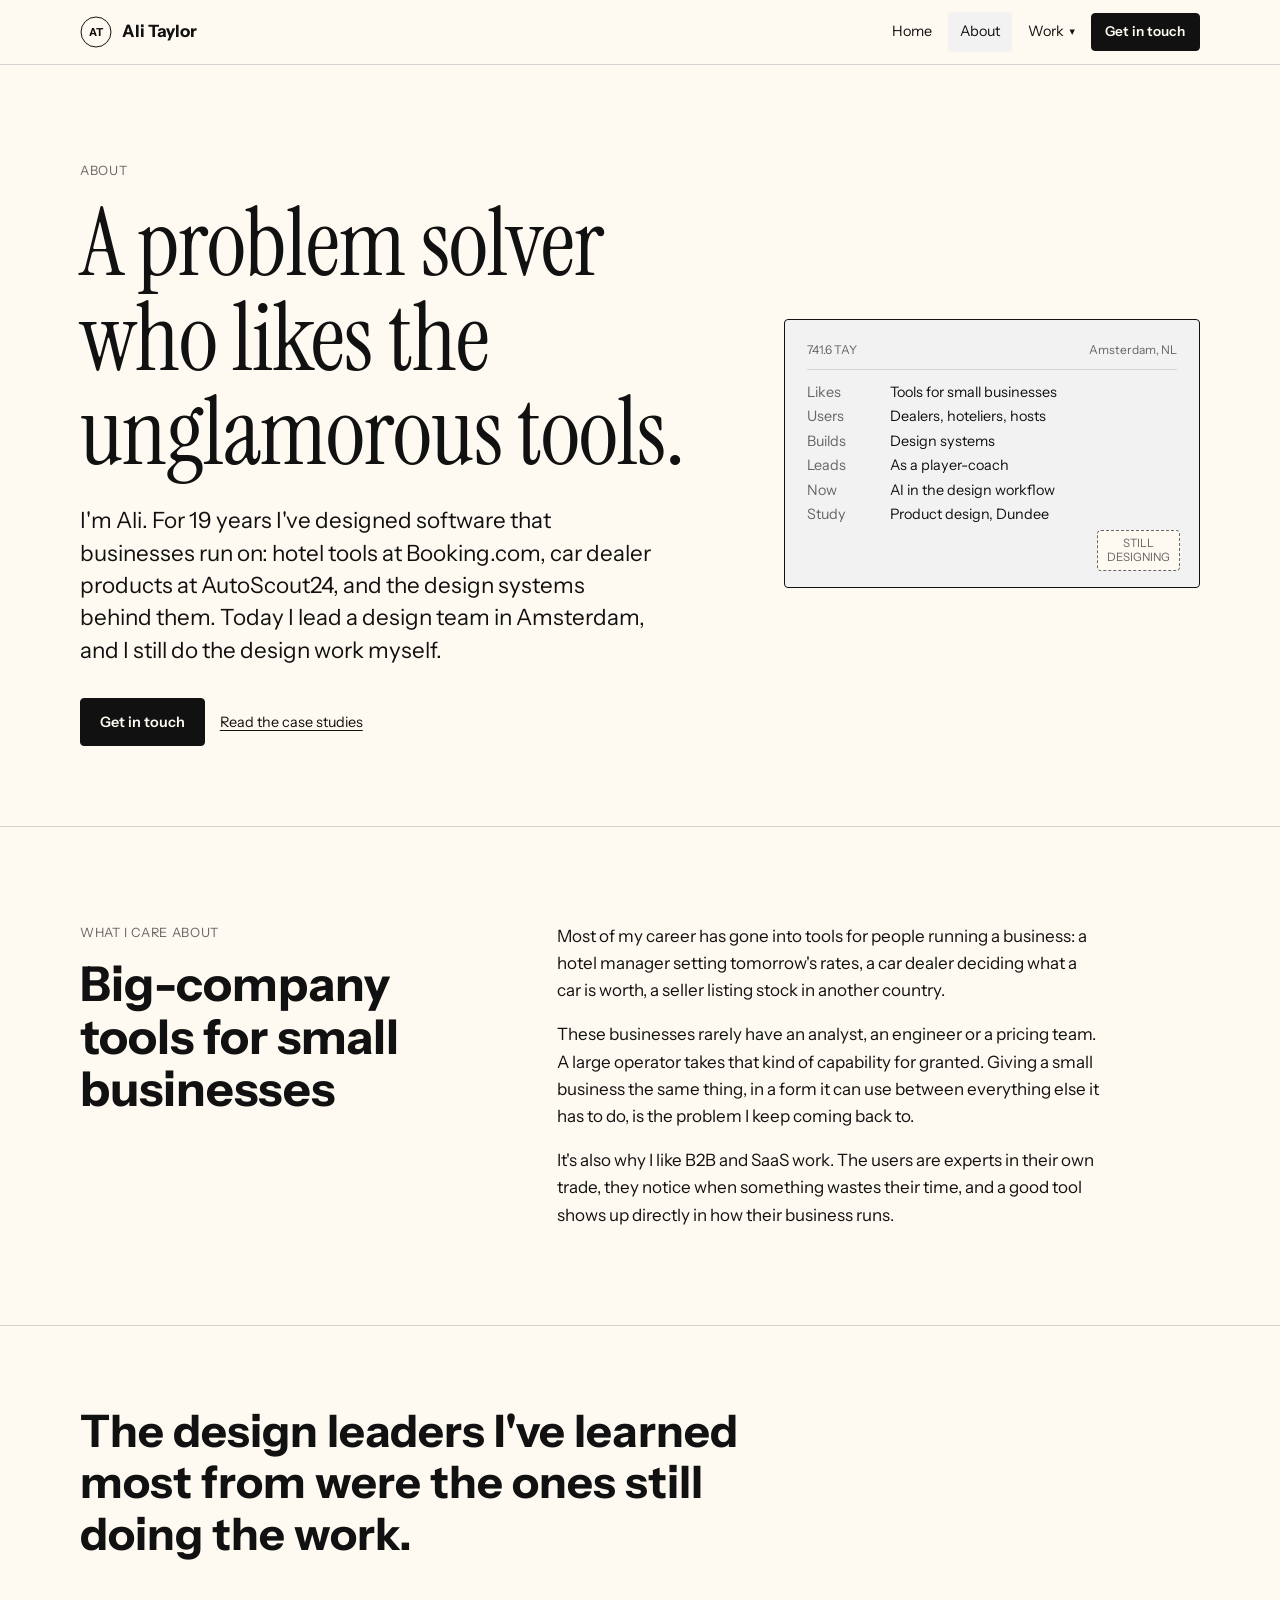
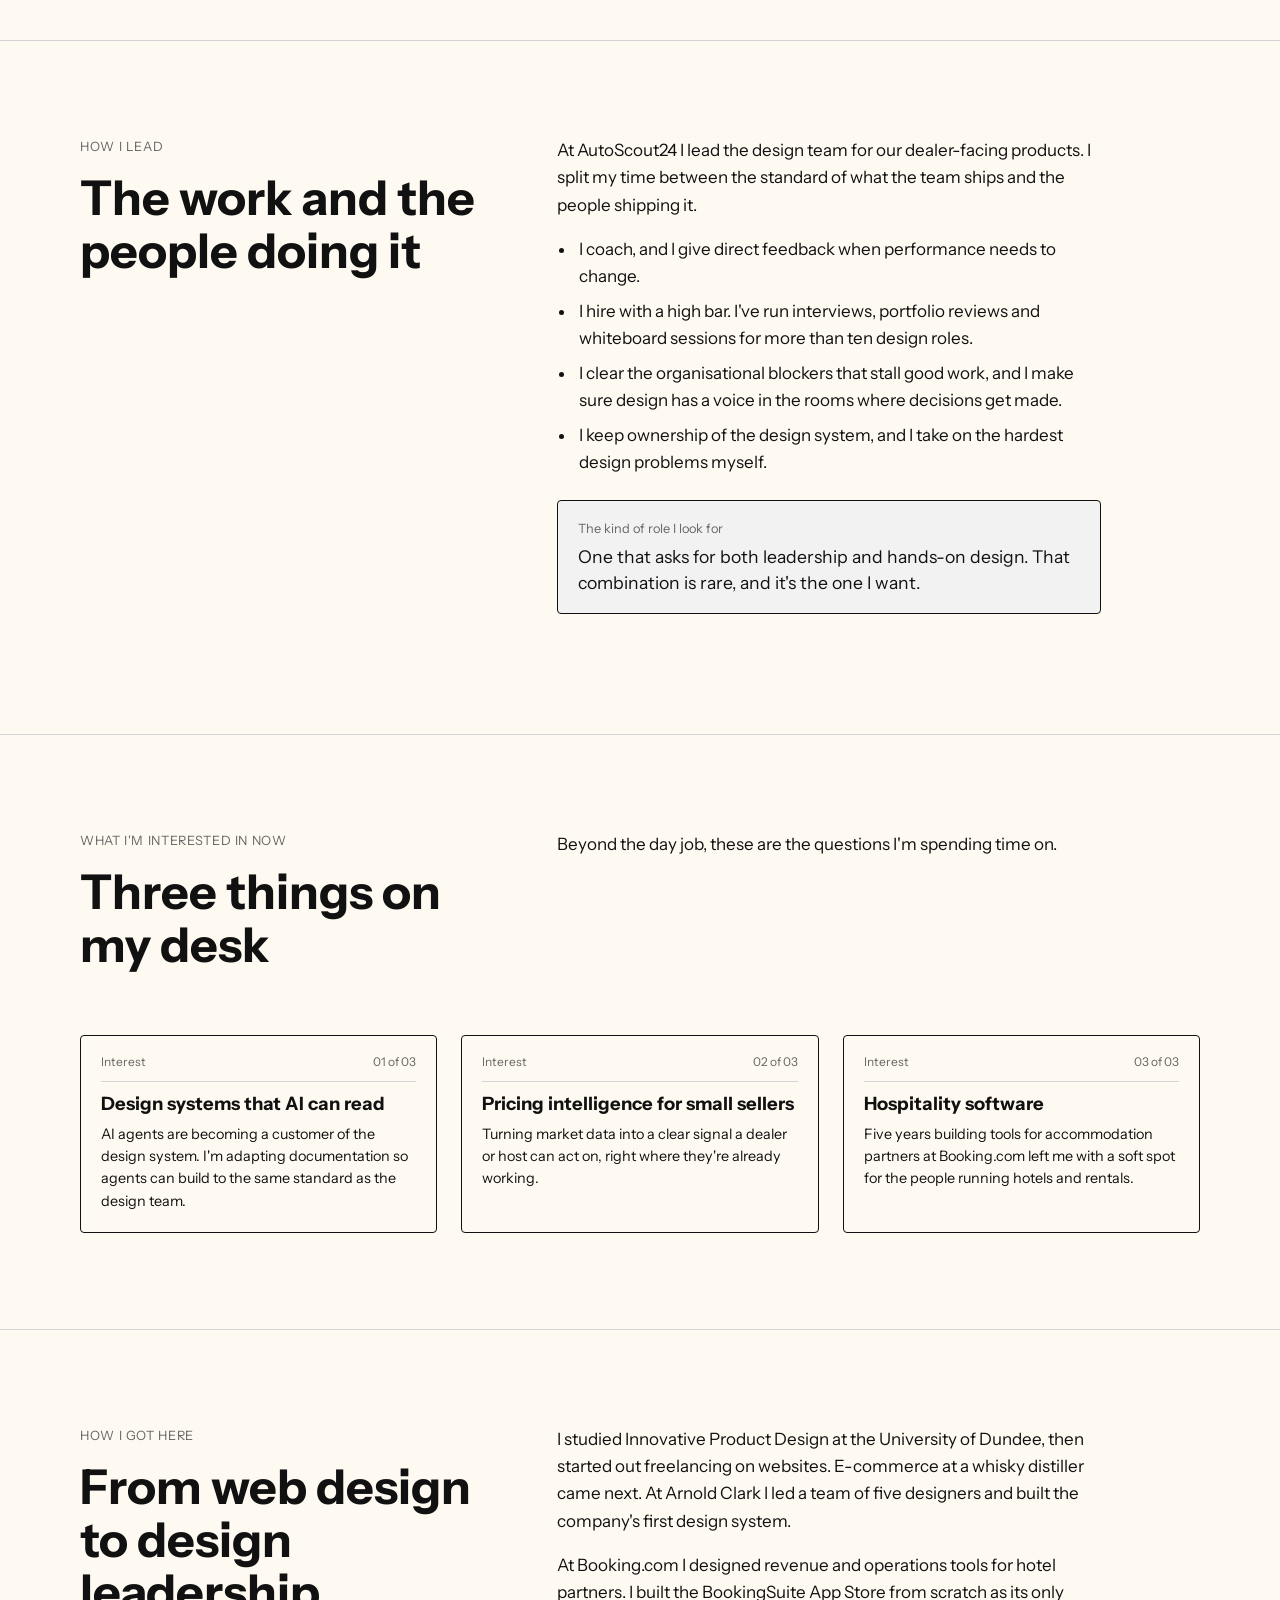
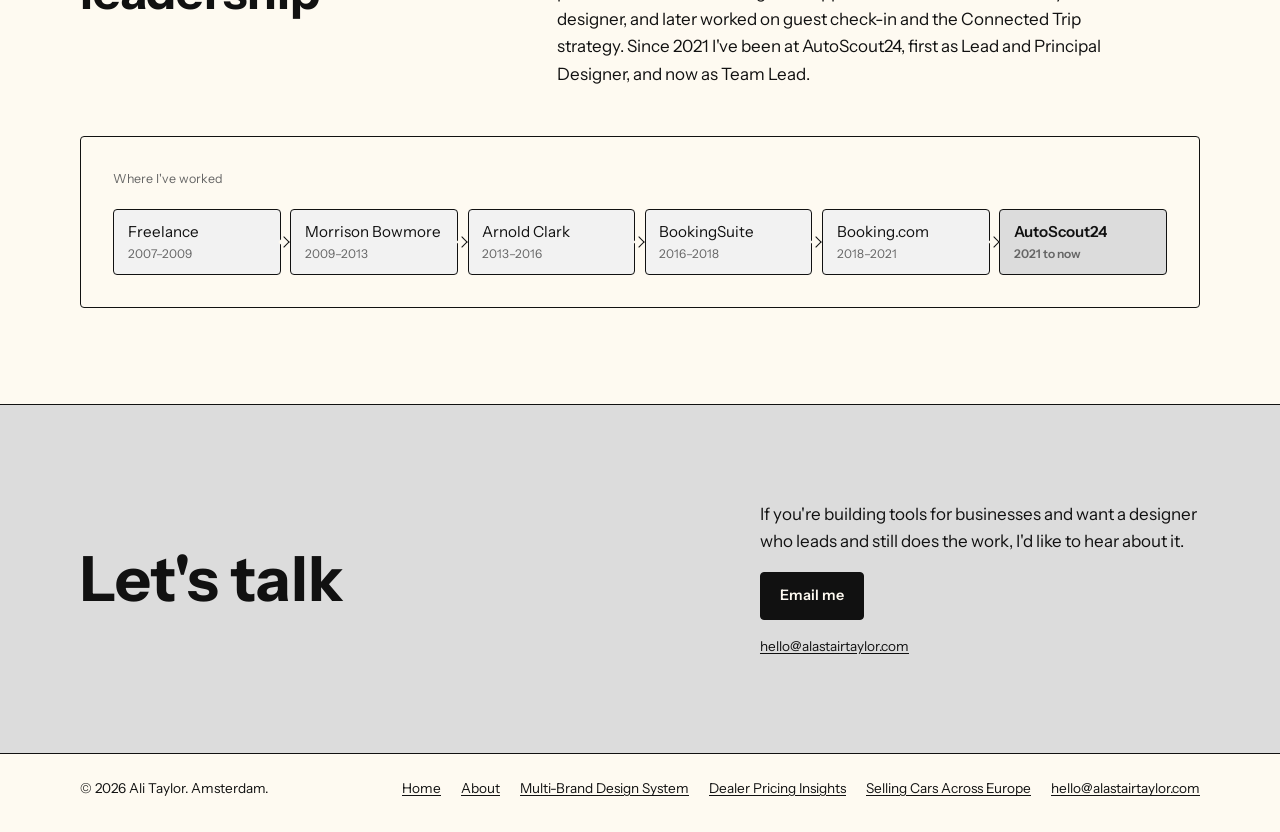
==== commit f78f3dbc: "Set page background to Vanilla 20 Co-Authored-By: Claude Opus 5.5 <noreply@anthropic.com> Claude-Ses" ====
--- a/about/index.html
+++ b/about/index.html
@@ -11,7 +11,7 @@
 <meta property="og:description" content="Ali Taylor is a design leader in Amsterdam who has spent 19 years designing tools for businesses, from hotel software at Booking.com to dealer products at AutoScout24.">
 <meta property="og:url" content="https://alitaylor.nl/about/">
 <meta property="og:image" content="https://alitaylor.nl/assets/img/og.jpg">
-<meta name="theme-color" content="#ffffff">
+<meta name="theme-color" content="#fefaf1">
 <link rel="icon" href="../assets/favicon.svg" type="image/svg+xml">
 <link rel="preconnect" href="https://fonts.googleapis.com">
 <link rel="preconnect" href="https://fonts.gstatic.com" crossorigin>
--- a/assets/css/site.css
+++ b/assets/css/site.css
@@ -6,8 +6,20 @@
    ========================================================================== */
 
 :root {
-  /* Greys. Every colour on the site comes from these tokens. */
-  --bg: #ffffff;        /* page */
+  /* Palette, from the Portfolio 2024 Figma file (colour variables).
+     Not used directly yet: map them onto the role tokens below. */
+  --chocolate-40: #efe2db;
+  --chocolate-80: #6d4c3b;
+  --chocolate-100: #3f2c22;
+  --strawberry-20: #fff0f4;
+  --strawberry-40: #ffd3e0;
+  --strawberry-80: #e21212;
+  --vanilla-20: #fefaf1;
+  --vanilla-40: #fdeec7;
+  --blueberry-80: #4a5aa8;
+
+  /* Role tokens. Every colour on the site comes from these. Currently greys (wireframe). */
+  --bg: var(--vanilla-20); /* page */
   --fg: #111111;        /* text, borders */
   --muted: #666666;     /* secondary text */
   --line: #d4d4d4;      /* dividers, light borders */
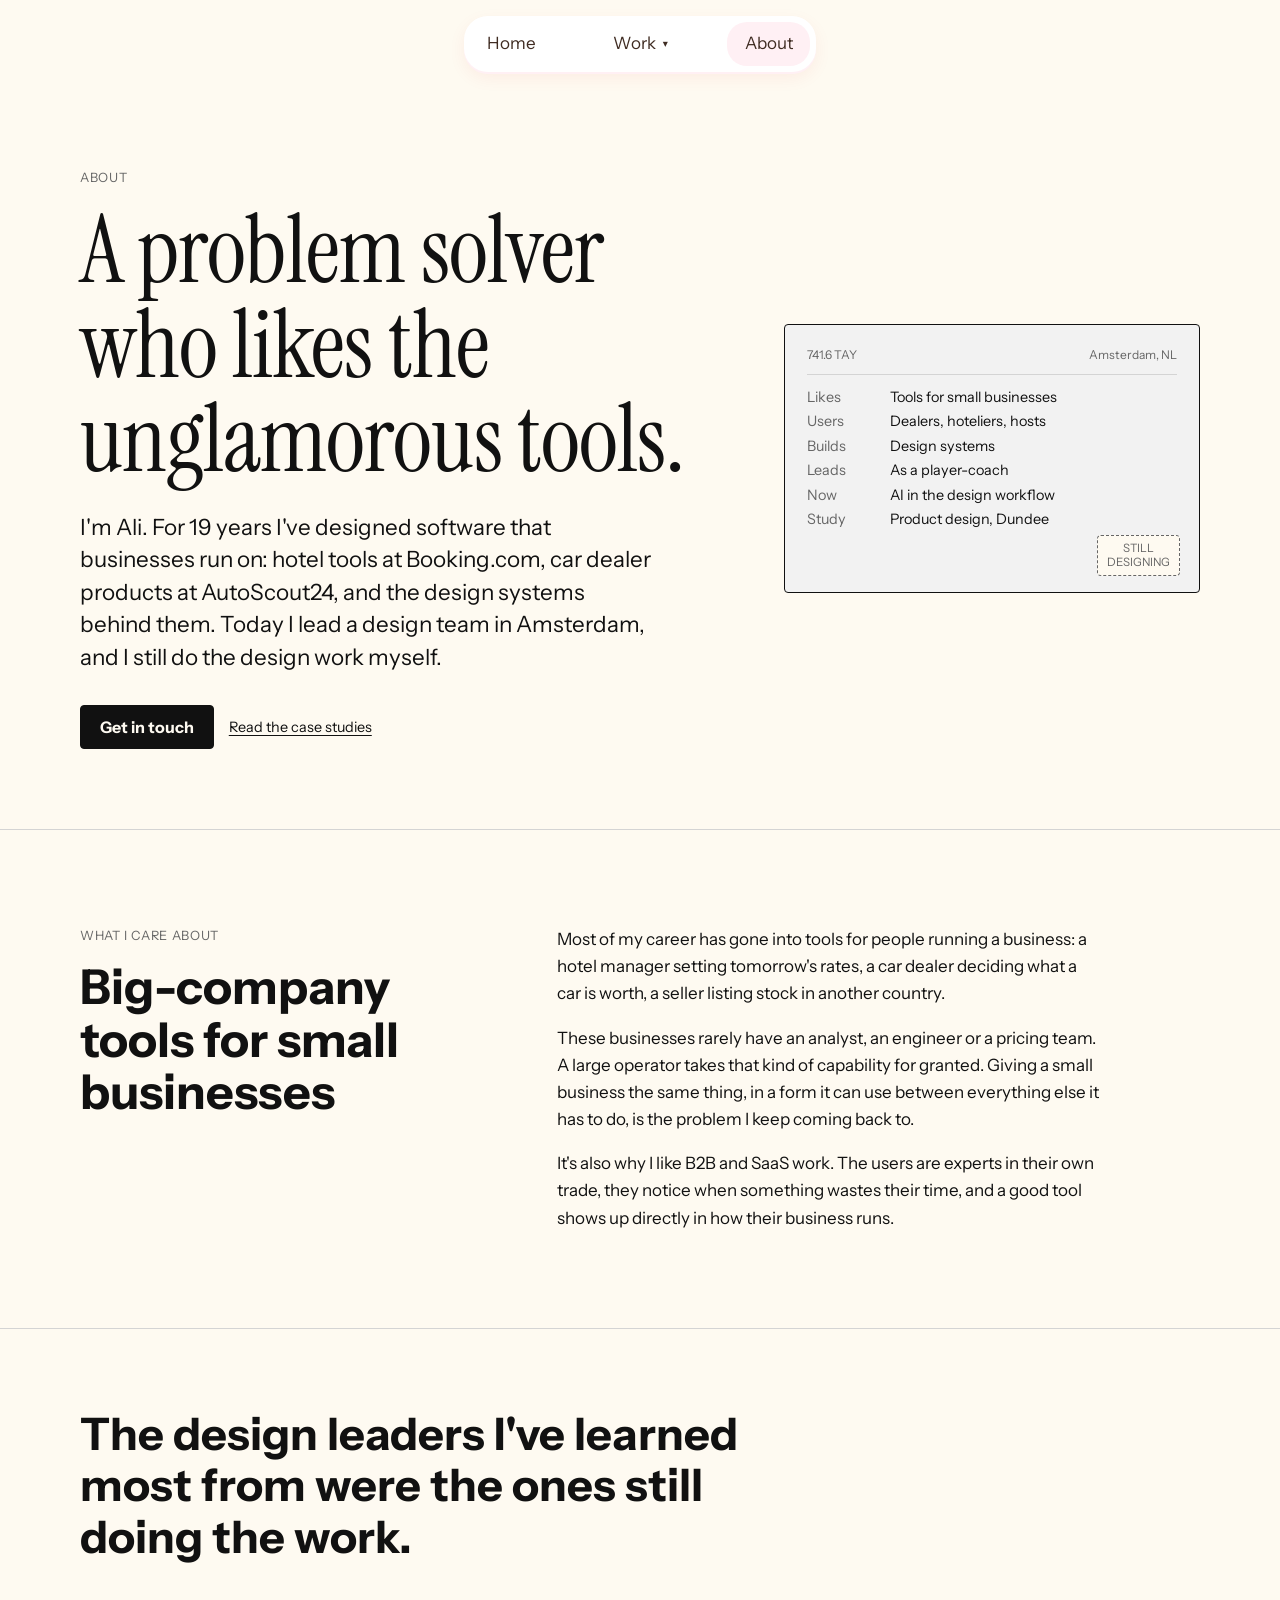
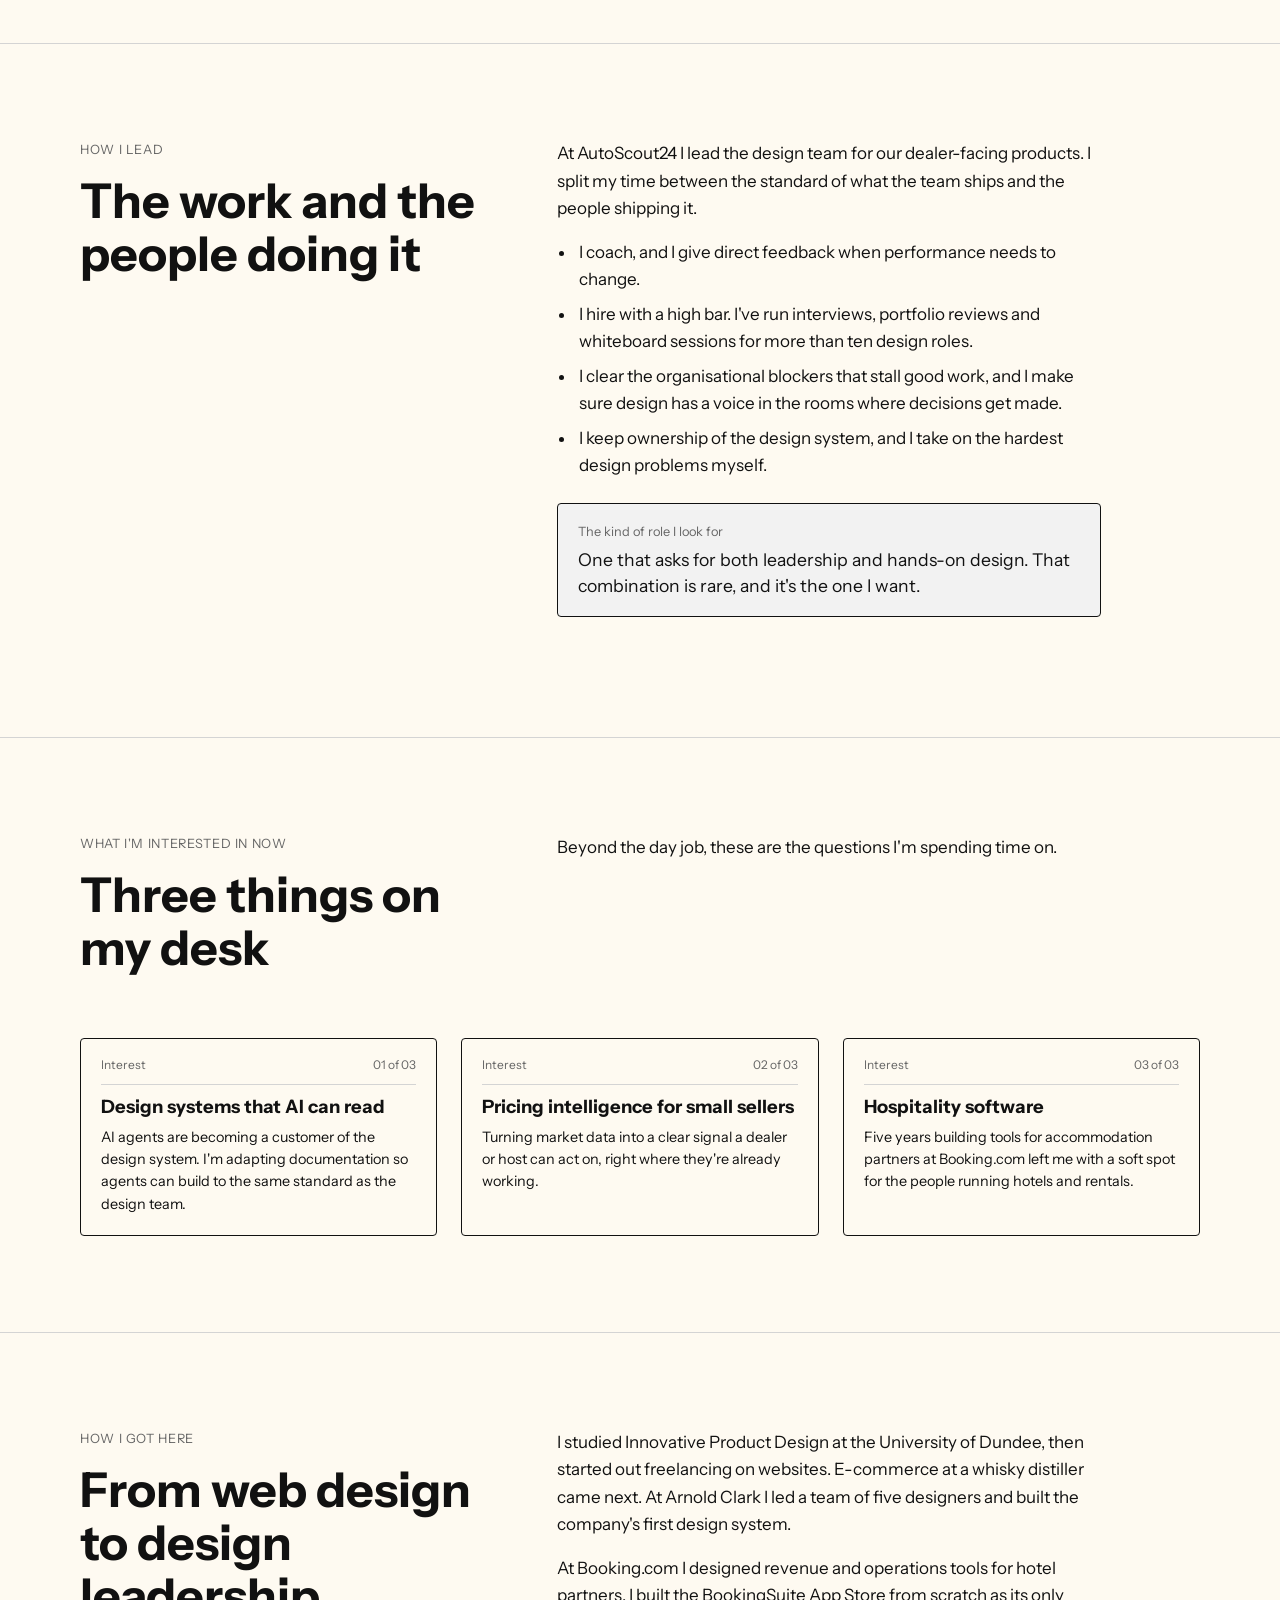
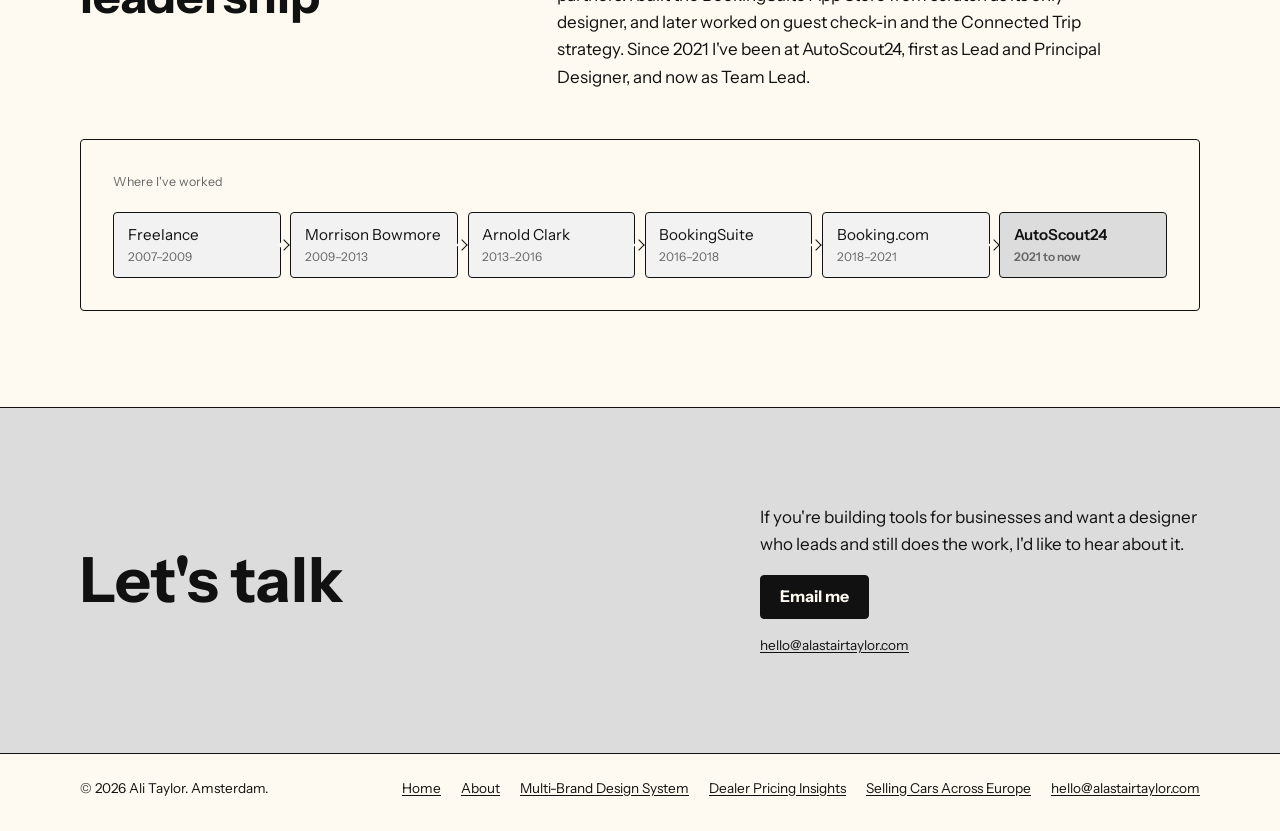
==== commit d32130c2: "Floating nav; restyle section headings Header is now a centred floating pill: Home, Work (menu) and " ====
--- a/about/index.html
+++ b/about/index.html
@@ -21,22 +21,18 @@
 <body>
 <a class="skip" href="#main">Skip to content</a>
 <header class="site-header">
-  <div class="wrap">
-    <a class="brand" href="../"><svg class="brand-mark" viewBox="0 0 64 64" aria-hidden="true"><circle cx="32" cy="32" r="30" fill="none" stroke="currentColor" stroke-width="2"/><text x="32" y="40" text-anchor="middle" font-family="Instrument Sans, system-ui, sans-serif" font-weight="700" font-size="22" fill="currentColor">AT</text></svg><span>Ali Taylor</span></a>
-    <nav class="nav" aria-label="Main">
-      <a class="hide-sm" href="../">Home</a>
-      <a href="./" aria-current="page">About</a>
-      <details class="work-menu">
-        <summary>Work</summary>
+  <nav class="nav" aria-label="Main">
+    <a href="../">Home</a>
+    <details class="work-menu">
+      <summary>Work</summary>
         <ul>
 <li><a href="../work/showcar/"><span class="dot blue"></span>Multi-Brand Design System</a></li>
 <li><a href="../work/competitive-insights/"><span class="dot mustard"></span>Dealer Pricing Insights</a></li>
 <li><a href="../work/cross-border/"><span class="dot pink"></span>Selling Cars Across Europe</a></li>
         </ul>
-      </details>
-      <a class="btn small" href="mailto:hello@alastairtaylor.com?subject=Hello%20Ali">Get in touch</a>
-    </nav>
-  </div>
+    </details>
+    <a href="./" aria-current="page">About</a>
+  </nav>
 </header>
 
 <main id="main">
--- a/assets/css/site.css
+++ b/assets/css/site.css
@@ -83,59 +83,59 @@
 
 .typed { font-family: var(--sans); font-size: 0.8rem; line-height: 1.55; }
 
-/* ---------- Header / nav ---------- */
+/* ---------- Header: floating nav ---------- */
 
 .site-header {
   position: sticky; top: 0; z-index: 20;
-  background: var(--bg);
-  border-bottom: 1px solid var(--line);
-}
-.site-header .wrap { display: flex; align-items: center; gap: 1rem; min-height: 4rem; }
-.brand {
-  display: inline-flex; align-items: center; gap: 0.6rem;
-  font-weight: 700; text-decoration: none; margin-right: auto;
-}
-.brand-mark { width: 2rem; height: 2rem; flex: none; }
-
-.nav { display: flex; align-items: center; gap: 0.25rem; }
+  display: flex; justify-content: center;
+  padding: 1rem var(--gutter) 0;
+  pointer-events: none; /* only the nav pill is clickable */
+}
+.nav {
+  pointer-events: auto;
+  display: flex; align-items: center; justify-content: space-between; gap: 1.5rem;
+  width: min(100%, 22rem);
+  background: #ffffff;
+  border-radius: 1.5rem;
+  padding: 0.35rem;
+  box-shadow: 0 2px 0 var(--strawberry-20), 0 6px 18px rgba(226, 18, 18, 0.06);
+}
 .nav a, .nav summary {
-  font-size: 0.9rem; text-decoration: none;
-  padding: 0.5rem 0.75rem; border-radius: var(--radius); cursor: pointer;
-}
-.nav a:hover, .nav summary:hover, .nav a[aria-current="page"] { background: var(--fill); }
+  font-size: 1.0625rem; color: var(--chocolate-100); text-decoration: none;
+  padding: 0.55rem 1.1rem; border-radius: 1.25rem; cursor: pointer;
+}
+.nav a:hover, .nav summary:hover,
+.nav a[aria-current="page"], .work-menu.current summary { background: var(--strawberry-20); }
 
 .work-menu { position: relative; }
-.work-menu summary { list-style: none; display: inline-flex; align-items: center; gap: 0.35rem; }
+.work-menu summary { list-style: none; display: inline-flex; align-items: center; gap: 0.4rem; }
 .work-menu summary::-webkit-details-marker { display: none; }
-.work-menu summary::after { content: "▾"; font-size: 0.75em; }
+.work-menu summary::after { content: "▾"; font-size: 0.6em; }
 .work-menu[open] summary::after { content: "▴"; }
 .work-menu ul {
-  position: absolute; right: 0; top: calc(100% + 0.5rem);
-  list-style: none; margin: 0; padding: 0.4rem;
-  background: var(--bg); border: 1px solid var(--fg); border-radius: var(--radius);
-  min-width: 17rem;
+  position: absolute; left: 50%; transform: translateX(-50%); top: calc(100% + 0.75rem);
+  list-style: none; margin: 0; padding: 0.35rem;
+  background: #ffffff; border-radius: 1.25rem;
+  box-shadow: 0 2px 0 var(--strawberry-20), 0 6px 18px rgba(226, 18, 18, 0.06);
+  width: max-content; max-width: calc(100vw - 2rem);
 }
 .work-menu li a {
   display: grid; grid-template-columns: 0.75rem 1fr; gap: 0.6rem; align-items: center;
-  font-size: 0.95rem; padding: 0.5rem 0.6rem;
+  font-size: 1rem; padding: 0.55rem 0.9rem;
 }
 .dot { width: 0.75rem; height: 0.75rem; border-radius: 50%; border: 1px solid var(--fg); background: var(--fill); }
 
 .btn {
   display: inline-flex; align-items: center; gap: 0.5rem;
-  font: inherit; font-size: 0.9rem; font-weight: 600;
+  font: inherit; font-size: 16px; font-weight: 700; line-height: 1.2;
   background: var(--fg); color: var(--bg);
   border: 1px solid var(--fg); border-radius: var(--radius);
   padding: 0.7rem 1.2rem; text-decoration: none;
 }
 .btn:hover { opacity: 0.85; }
-.btn.small { padding: 0.45rem 0.85rem; font-size: 0.85rem; }
+.btn.small { padding: 0.45rem 0.85rem; }
 .btn.ghost { background: var(--bg); color: var(--fg); }
 
-@media (max-width: 40rem) {
-  .nav .hide-sm { display: none; }
-  .brand span { display: none; }
-}
 
 /* ---------- Info card (key/value panel) ---------- */
 
@@ -182,6 +182,11 @@
 .hero.solo .wrap { grid-template-columns: 1fr; }
 .hero.solo h1 { max-width: 16ch; }
 
+/* Homepage hero colours */
+.home-hero h1, .home-hero .lede { color: var(--chocolate-100); }
+.home-hero .btn { background: var(--chocolate-80); border-color: var(--chocolate-80); color: var(--bg); }
+.home-hero .textlink { color: var(--chocolate-80); }
+
 @media (max-width: 56rem) {
   .hero .wrap { grid-template-columns: 1fr; }
   .hero .card { justify-self: start; }
@@ -192,6 +197,7 @@
 .section { padding: clamp(3.5rem, 8vw, 6rem) 0; }
 .section-head { display: flex; flex-wrap: wrap; align-items: end; justify-content: space-between; gap: 1rem 2rem; margin-bottom: clamp(2rem, 4vw, 3rem); }
 .section-head p { margin: 0; color: var(--muted); max-width: 26rem; }
+.section-head h2 { font-size: 16px; font-weight: 700; letter-spacing: 1px; line-height: 1.4; }
 
 /* ---------- Home: case study cards ---------- */
 
@@ -305,7 +311,7 @@
 }
 
 /* Chapter index */
-.chapters { border-bottom: 1px solid var(--fg); background: var(--bg); position: sticky; top: 4rem; z-index: 10; }
+.chapters { border-bottom: 1px solid var(--fg); background: var(--bg); position: sticky; top: 4.75rem; z-index: 10; }
 .chapters ol { list-style: none; margin: 0 auto; padding: 0 var(--gutter); max-width: var(--wide); display: flex; gap: 0.25rem; overflow-x: auto; scrollbar-width: none; }
 .chapters ol::-webkit-scrollbar { display: none; }
 .chapters a { display: block; white-space: nowrap; font-size: 0.85rem; text-decoration: none; padding: 0.85rem 0.8rem; border-bottom: 3px solid transparent; }
@@ -313,7 +319,7 @@
 .chapters a.active { border-bottom-color: var(--fg); font-weight: 600; }
 
 /* Chapters */
-.chapter { padding: clamp(3.5rem, 8vw, 6rem) 0; border-bottom: 1px solid var(--line); scroll-margin-top: 7.5rem; }
+.chapter { padding: clamp(3.5rem, 8vw, 6rem) 0; border-bottom: 1px solid var(--line); scroll-margin-top: 8.5rem; }
 .chapter:last-of-type { border-bottom: 0; }
 .chapter-grid { display: grid; grid-template-columns: minmax(0, 0.9fr) minmax(0, 1.4fr); gap: 2rem clamp(2rem, 5vw, 5rem); }
 .chapter-label { font-family: var(--sans); font-size: 0.8rem; color: var(--muted); margin-bottom: 0.9rem; display: block; text-transform: uppercase; letter-spacing: 0.05em; }
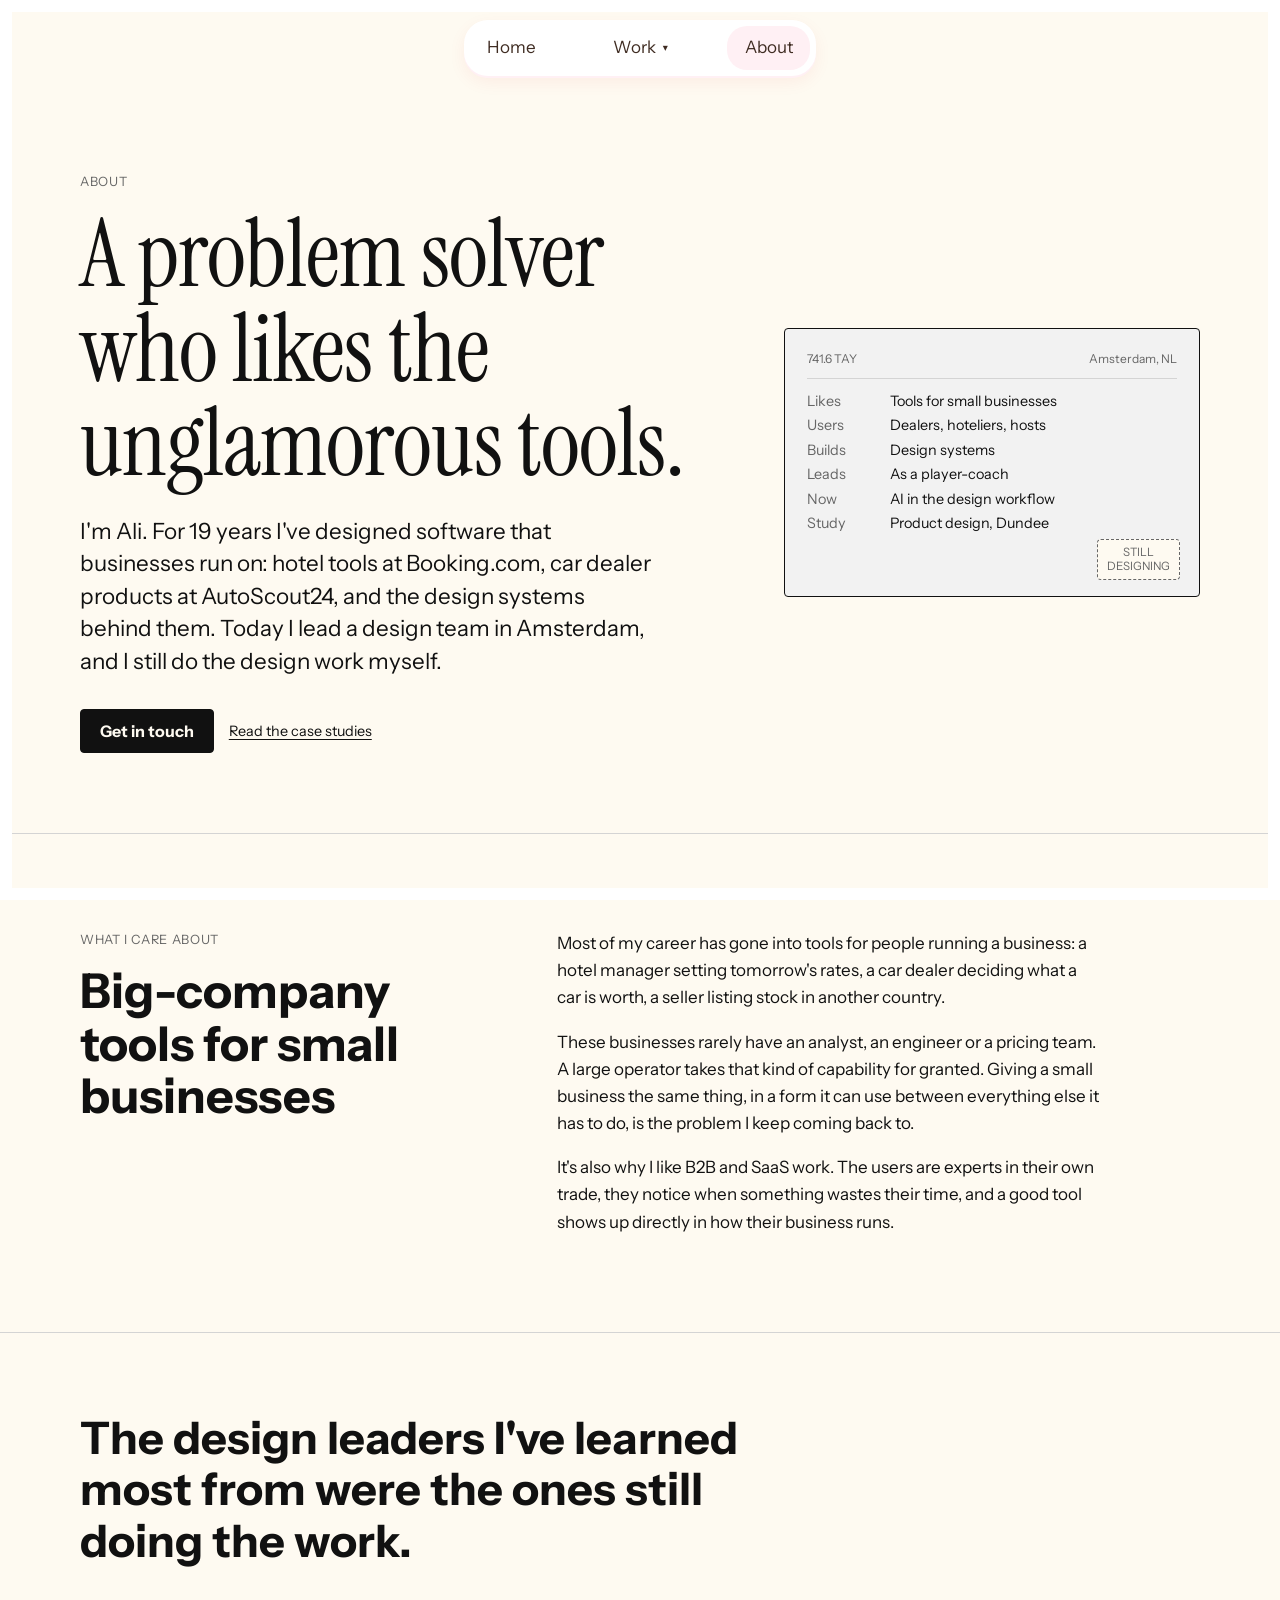
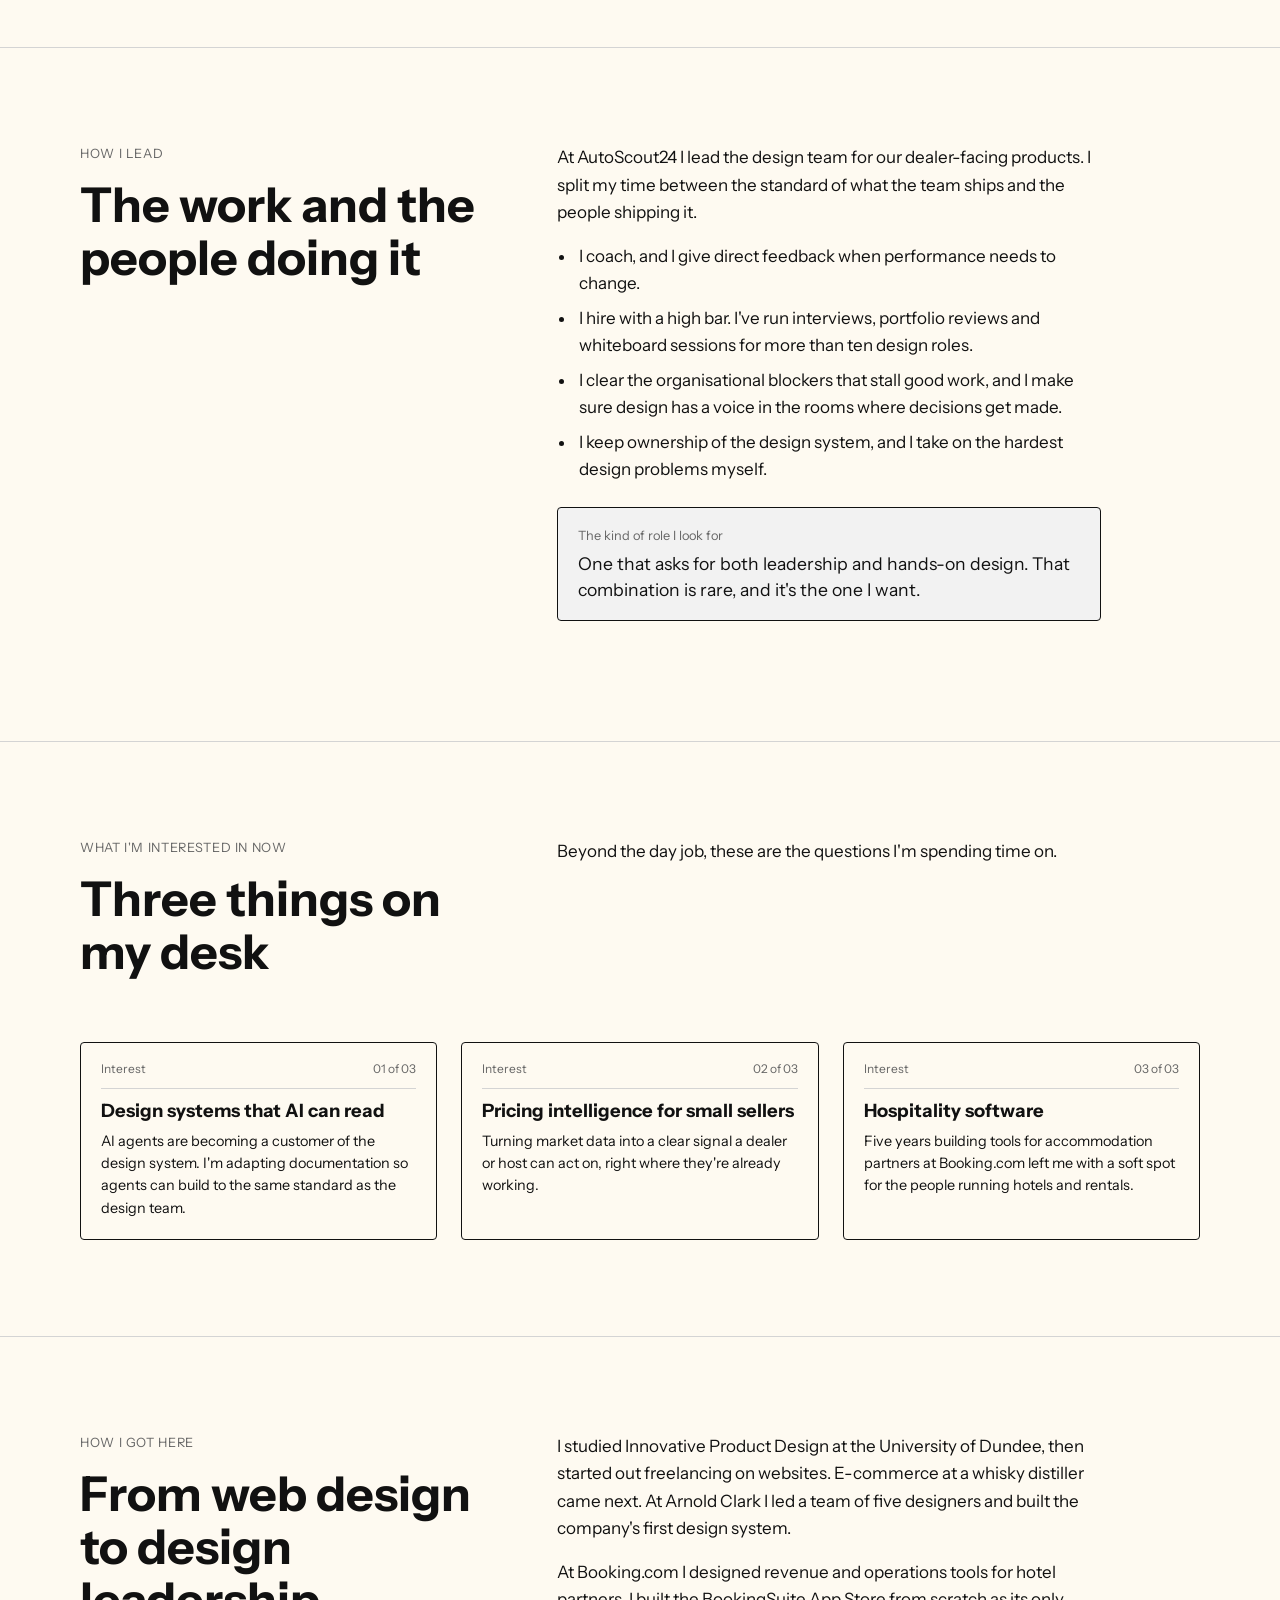
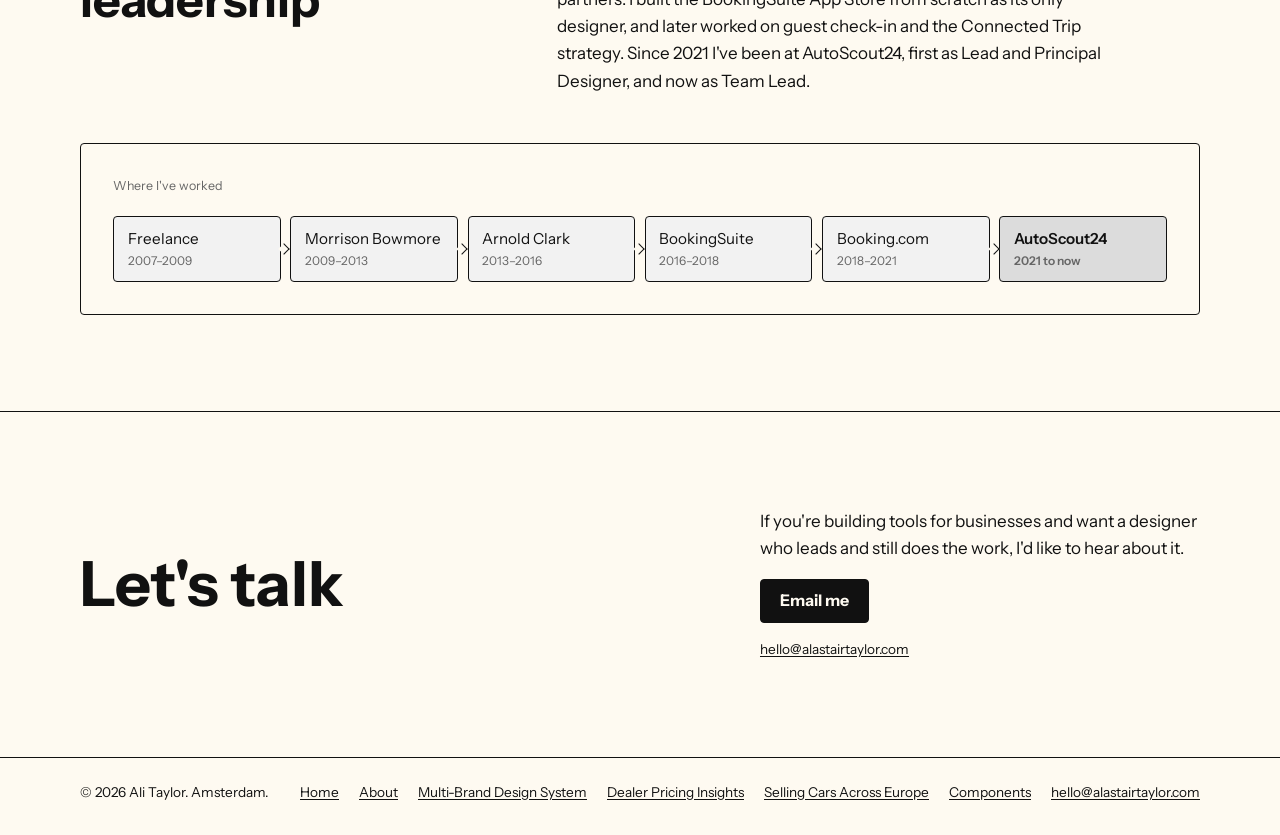
==== commit 6f7a8cc4: "Link the component inventory from the footer Co-Authored-By: Claude Opus 5.5 <noreply@anthropic.com>" ====
--- a/about/index.html
+++ b/about/index.html
@@ -26,9 +26,9 @@
     <details class="work-menu">
       <summary>Work</summary>
         <ul>
-<li><a href="../work/showcar/"><span class="dot blue"></span>Multi-Brand Design System</a></li>
-<li><a href="../work/competitive-insights/"><span class="dot mustard"></span>Dealer Pricing Insights</a></li>
-<li><a href="../work/cross-border/"><span class="dot pink"></span>Selling Cars Across Europe</a></li>
+<li><a href="../work/showcar/"><span class="dot project-1"></span>Multi-Brand Design System</a></li>
+<li><a href="../work/competitive-insights/"><span class="dot project-2"></span>Dealer Pricing Insights</a></li>
+<li><a href="../work/cross-border/"><span class="dot project-3"></span>Selling Cars Across Europe</a></li>
         </ul>
     </details>
     <a href="./" aria-current="page">About</a>
@@ -181,6 +181,7 @@
 <a href="../work/showcar/">Multi-Brand Design System</a>
 <a href="../work/competitive-insights/">Dealer Pricing Insights</a>
 <a href="../work/cross-border/">Selling Cars Across Europe</a>
+      <a href="../components/">Components</a>
       <a href="mailto:hello@alastairtaylor.com">hello@alastairtaylor.com</a>
     </nav>
   </div>
--- a/assets/css/site.css
+++ b/assets/css/site.css
@@ -26,10 +26,10 @@
   --fill: #f2f2f2;      /* boxes, cards, panels */
   --fill-strong: #dcdcdc; /* emphasised boxes (current step, CTA areas) */
 
-  /* Project tones. All the same grey in the wireframe; give each case study its own colour later. */
-  --tone-1: var(--fill);  /* Multi-Brand Design System */
-  --tone-2: var(--fill);  /* Dealer Pricing Insights */
-  --tone-3: var(--fill);  /* Selling Cars Across Europe */
+  /* Project tones. Each case study is themed by its tone (see "Project themes" at the end). */
+  --tone-1: var(--chocolate-80);   /* Multi-Brand Design System */
+  --tone-2: var(--strawberry-80);  /* Dealer Pricing Insights */
+  --tone-3: var(--blueberry-80);   /* Selling Cars Across Europe */
 
   /* Type. Instrument Serif for display headings and case study titles; Instrument Sans for everything else.
      Loaded from Google Fonts in each page's <head>. */
@@ -41,6 +41,8 @@
   --gutter: clamp(1rem, 4vw, 3rem);
   --wide: 76rem;
   --radius: 4px;
+  --frame: clamp(6px, 1vw, 12px);   /* white frame around the viewport */
+  --header-h: 4.75rem;              /* floating nav + its top gap */
 }
 
 *, *::before, *::after { box-sizing: border-box; }
@@ -59,6 +61,12 @@
 
 img { max-width: 100%; display: block; }
 
+/* White frame around the whole viewport, drawn over the page */
+body::after {
+  content: ""; position: fixed; inset: 0; z-index: 40; pointer-events: none;
+  border: var(--frame) solid #ffffff;
+}
+
 a { color: inherit; text-underline-offset: 0.18em; }
 
 :focus-visible { outline: 2px solid var(--fg); outline-offset: 3px; }
@@ -88,7 +96,7 @@
 .site-header {
   position: sticky; top: 0; z-index: 20;
   display: flex; justify-content: center;
-  padding: 1rem var(--gutter) 0;
+  padding: 1.25rem var(--gutter) 0;
   pointer-events: none; /* only the nav pill is clickable */
 }
 .nav {
@@ -182,9 +190,40 @@
 .hero.solo .wrap { grid-template-columns: 1fr; }
 .hero.solo h1 { max-width: 16ch; }
 
+/* ---------- Home: intro (type-led hero with a signature stamp) ---------- */
+
+.intro { padding: clamp(2.5rem, 7vw, 5.5rem) 0 clamp(3rem, 6vw, 4.5rem); }
+.intro-grid {
+  display: grid; grid-template-columns: minmax(0, 1fr) auto;
+  gap: 2rem clamp(2rem, 5vw, 5rem); align-items: center;
+}
+.intro-kicker { font-size: 16px; font-weight: 700; letter-spacing: 1px; color: var(--chocolate-80); margin: 0 0 1.25rem; }
+.intro h1 { font-size: clamp(3.2rem, 1.6rem + 6.6vw, 8rem); line-height: 0.95; max-width: 13ch; margin-bottom: 1.75rem; }
+.intro h1 em { font-style: italic; color: var(--chocolate-80); }
+.intro .lede { margin-bottom: 2rem; }
+.intro .intro-stamp { width: clamp(12rem, 24vw, 21rem); transform: rotate(-8deg); align-self: start; margin-top: clamp(2rem, 6vw, 5rem); }
+.intro-facts {
+  display: grid; grid-template-columns: repeat(3, minmax(0, 1fr)); gap: 1rem 2rem;
+  margin: clamp(2.5rem, 6vw, 4rem) 0 0; padding-top: 1.25rem; border-top: 1px solid var(--chocolate-40);
+}
+.intro-facts dt { font-size: 0.8rem; font-weight: 700; letter-spacing: 1px; text-transform: uppercase; color: var(--strawberry-80); }
+.intro-facts dd { margin: 0.25rem 0 0; color: var(--chocolate-100); }
+@media (max-width: 48rem) {
+  .intro-grid { grid-template-columns: 1fr; }
+  .intro .intro-stamp { grid-row: 1; justify-self: end; width: 7.5rem; margin: 0 0 -1.5rem; }
+  .intro-kicker { margin-bottom: 1rem; }
+  .intro-facts { grid-template-columns: 1fr; gap: 0.75rem; }
+  .intro-facts div { display: grid; grid-template-columns: 5rem 1fr; align-items: baseline; }
+  .intro-facts dd { margin: 0; }
+}
+@media (prefers-reduced-motion: no-preference) {
+  .intro-stamp { animation: stamp-in 0.45s cubic-bezier(0.3, 1.5, 0.5, 1) 0.2s backwards; }
+  @keyframes stamp-in { from { opacity: 0; transform: scale(1.25) rotate(-8deg); } }
+}
+
 /* Homepage hero colours */
 .home-hero h1, .home-hero .lede { color: var(--chocolate-100); }
-.home-hero .btn { background: var(--chocolate-80); border-color: var(--chocolate-80); color: var(--bg); }
+.home-hero .btn { background: var(--chocolate-80); border-color: var(--chocolate-80); border-bottom: 2px solid var(--strawberry-40); color: var(--bg); }
 .home-hero .textlink { color: var(--chocolate-80); }
 
 @media (max-width: 56rem) {
@@ -210,9 +249,6 @@
   background: var(--tone, var(--fill));
 }
 .book:hover .book-cta { text-decoration: underline; }
-.book.blue { --tone: var(--tone-1); }
-.book.mustard { --tone: var(--tone-2); }
-.book.pink { --tone: var(--tone-3); }
 
 .book-text { padding: clamp(1.5rem, 3vw, 2.25rem); display: flex; flex-direction: column; gap: 0.9rem; }
 .book-meta { font-family: var(--sans); font-size: 0.78rem; color: var(--muted); }
@@ -260,13 +296,28 @@
 
 /* ---------- Home: other work grid ---------- */
 
-.drawer { background: var(--fill); border-block: 1px solid var(--line); }
+.drawer { background: var(--strawberry-20); border-block: 1px solid var(--line); }
 .drawer .section-head p { color: var(--muted); }
 .drawer-grid {
   display: grid; gap: 1.5rem;
   grid-template-columns: repeat(auto-fill, minmax(min(100%, 19rem), 1fr));
 }
 .drawer .card, .interests .card { background: var(--bg); padding: 1rem 1.25rem 1.25rem; }
+
+/* ---------- Home: areas of expertise roundels ---------- */
+
+.roundel-defs { position: absolute; width: 0; height: 0; overflow: hidden; }
+.roundels {
+  list-style: none; margin: 0; padding: 0;
+  display: flex; flex-wrap: wrap; justify-content: center;
+  gap: clamp(1rem, 3vw, 2.5rem);
+}
+.roundel { display: block; width: clamp(9.5rem, 14vw, 11.5rem); height: auto; color: var(--strawberry-80); }
+.roundel text { fill: currentColor; font-family: var(--sans); font-weight: 700; text-anchor: middle; text-transform: uppercase; }
+.roundel-arc { font-size: 14px; letter-spacing: 0.1em; }
+.roundel-main { font-size: 19px; letter-spacing: 0.04em; }
+.roundel-main.long { font-size: 15px; letter-spacing: 0.02em; } /* keeps longer words inside the side brackets */
+.roundel-sub { font-size: 10.5px; font-weight: 600; letter-spacing: 0.08em; }
 .drawer .card h3, .interests .card h3 { font-size: 1.15rem; line-height: 1.25; margin: 0 0 0.5rem; }
 .drawer .card p, .interests .card p { font-size: 0.9rem; line-height: 1.55; margin: 0; }
 
@@ -279,7 +330,7 @@
 
 /* ---------- Contact block ---------- */
 
-.contact { background: var(--fill-strong); border-top: 1px solid var(--fg); }
+.contact { background: var(--vanilla-20); border-top: 1px solid var(--fg); }
 .contact .wrap { display: grid; grid-template-columns: minmax(0, 1.4fr) minmax(0, 1fr); gap: 2rem 4rem; align-items: center; }
 .contact h2 { font-size: clamp(2.2rem, 1.5rem + 3vw, 4rem); }
 .contact .mail { font-family: var(--sans); font-size: 0.85rem; display: block; margin-top: 1rem; }
@@ -293,10 +344,8 @@
    Case study pages
    ========================================================================== */
 
-.cs-hero { background: var(--tone, var(--fill)); border-bottom: 1px solid var(--fg); padding: clamp(2.5rem, 6vw, 4.5rem) 0 0; }
-.cs-hero.blue { --tone: var(--tone-1); }
-.cs-hero.mustard { --tone: var(--tone-2); }
-.cs-hero.pink { --tone: var(--tone-3); }
+/* Pulled up under the floating nav so its colour runs to the top of the page */
+.cs-hero { background: var(--tone, var(--fill)); border-bottom: 1px solid var(--fg); margin-top: calc(-1 * var(--header-h)); padding: calc(var(--header-h) + clamp(2.5rem, 6vw, 4.5rem)) 0 0; }
 .cs-hero .crumb { font-size: 0.85rem; margin-bottom: 1.5rem; display: inline-block; }
 .cs-hero-grid { display: grid; grid-template-columns: minmax(0, 1.6fr) minmax(0, 1fr); gap: 2rem 3rem; align-items: end; }
 .cs-hero h1 { margin-bottom: 1.2rem; }
@@ -311,7 +360,7 @@
 }
 
 /* Chapter index */
-.chapters { border-bottom: 1px solid var(--fg); background: var(--bg); position: sticky; top: 4.75rem; z-index: 10; }
+.chapters { border-bottom: 1px solid var(--fg); background: var(--bg); position: sticky; top: var(--header-h); z-index: 10; }
 .chapters ol { list-style: none; margin: 0 auto; padding: 0 var(--gutter); max-width: var(--wide); display: flex; gap: 0.25rem; overflow-x: auto; scrollbar-width: none; }
 .chapters ol::-webkit-scrollbar { display: none; }
 .chapters a { display: block; white-space: nowrap; font-size: 0.85rem; text-decoration: none; padding: 0.85rem 0.8rem; border-bottom: 3px solid transparent; }
@@ -319,7 +368,7 @@
 .chapters a.active { border-bottom-color: var(--fg); font-weight: 600; }
 
 /* Chapters */
-.chapter { padding: clamp(3.5rem, 8vw, 6rem) 0; border-bottom: 1px solid var(--line); scroll-margin-top: 8.5rem; }
+.chapter { padding: clamp(3.5rem, 8vw, 6rem) 0; border-bottom: 1px solid var(--line); scroll-margin-top: calc(var(--header-h) + 3.75rem); }
 .chapter:last-of-type { border-bottom: 0; }
 .chapter-grid { display: grid; grid-template-columns: minmax(0, 0.9fr) minmax(0, 1.4fr); gap: 2rem clamp(2rem, 5vw, 5rem); }
 .chapter-label { font-family: var(--sans); font-size: 0.8rem; color: var(--muted); margin-bottom: 0.9rem; display: block; text-transform: uppercase; letter-spacing: 0.05em; }
@@ -361,9 +410,6 @@
 .pager { border-top: 1px solid var(--fg); display: grid; grid-template-columns: 1fr 1fr; }
 .pager a { display: block; padding: clamp(1.75rem, 4vw, 2.5rem) var(--gutter); text-decoration: none; background: var(--tone, var(--fill)); }
 .pager a + a { border-left: 1px solid var(--fg); text-align: right; }
-.pager a.blue { --tone: var(--tone-1); }
-.pager a.mustard { --tone: var(--tone-2); }
-.pager a.pink { --tone: var(--tone-3); }
 .pager .typed { display: block; margin-bottom: 0.4rem; color: var(--muted); }
 .pager a:hover .h3 { text-decoration: underline; }
 @media (max-width: 40rem) {
@@ -444,3 +490,61 @@
 .hub .gate small { display: block; font-size: 0.7rem; color: var(--muted); margin-top: 0.3rem; }
 .hub .out { background: var(--fill-strong); font-weight: 600; }
 @media (max-width: 40rem) { .hub { grid-template-columns: 1fr; justify-items: stretch; } .hub .gate { margin: 0 auto; } }
+
+/* ==========================================================================
+   Project themes
+   .project-1/2/3 sets --project to that case study's tone. It sits on each
+   case study's <body> (theming the whole page) and on the homepage cards,
+   Work-menu dots and pager links.
+   ========================================================================== */
+
+.project-1 { --project: var(--tone-1); }
+.project-2 { --project: var(--tone-2); }
+.project-3 { --project: var(--tone-3); }
+.project-1, .project-2, .project-3 {
+  --project-tint: color-mix(in srgb, var(--project) 8%, var(--bg));   /* soft surfaces */
+  --project-soft: color-mix(in srgb, var(--project) 20%, var(--bg));  /* stronger fills */
+  --on-project: var(--bg);                                            /* text on --project */
+}
+
+/* Dots, homepage cards, pager */
+.dot[class*="project-"] { background: var(--project); border-color: var(--project); }
+.book[class*="project-"] { background: var(--project); border-color: var(--project); color: var(--on-project); }
+.book[class*="project-"] .shot { border-color: var(--project); }
+.pager a[class*="project-"] { background: var(--project); color: var(--on-project); }
+.pager a[class*="project-"] .typed { color: inherit; opacity: 0.8; }
+
+/* Case study hero */
+.cs-hero[class*="project-"] { background: var(--project); border-bottom-color: var(--project); color: var(--on-project); }
+.cs-hero[class*="project-"] .card { color: var(--chocolate-100); border-color: var(--project); }
+.cs-hero[class*="project-"] .hero-shot .shot { border-color: var(--project); }
+
+/* Everything inside a themed case study page */
+[class*="project-"] .work-menu.current summary { background: var(--project-tint); }
+[class*="project-"] .chapters { border-bottom-color: var(--project-soft); }
+[class*="project-"] .chapters a.active { border-bottom-color: var(--project); color: var(--project); }
+[class*="project-"] .chapter-label { color: var(--project); }
+[class*="project-"] .chapter .body li::marker { color: var(--project); }
+[class*="project-"] .pull { color: var(--project); }
+[class*="project-"] .btn { background: var(--project); border-color: var(--project); color: var(--on-project); }
+[class*="project-"] .decision { background: var(--project-tint); border-color: var(--project); }
+[class*="project-"] .decision .typed { color: var(--project); }
+[class*="project-"] .fact { border-top-color: var(--project); }
+[class*="project-"] .fact b { color: var(--project); }
+[class*="project-"] .restricted .card { border-color: var(--project); }
+[class*="project-"] .restricted .stamp { color: var(--project); border-color: var(--project); }
+[class*="project-"] .redact { background: var(--project-soft); }
+[class*="project-"] .contact { border-top-color: var(--project); }
+
+/* Diagrams: tinted nodes, the key step in full project colour */
+[class*="project-"] .diagram { border-color: var(--project-soft); }
+[class*="project-"] .diagram-title { color: var(--project); }
+[class*="project-"] :is(.flow li, .hub .node, .funnel li, .fork .branch, .fork .root) { background: var(--project-tint); border-color: var(--project); }
+[class*="project-"] :is(.flow li.me, .hub .gate, .hub .out, .funnel li:nth-child(4), .fork .branch.shipped) { background: var(--project); color: var(--on-project); }
+[class*="project-"] :is(.flow li.me, .hub .gate, .funnel li:nth-child(4), .fork .branch.shipped) :is(small, .typed) { color: inherit; opacity: 0.85; }
+[class*="project-"] .flow li:not(:last-child)::after { border-color: var(--project); }
+[class*="project-"] .fork::before { border-color: var(--project); }
+[class*="project-"] .fork .branch.rec .later { border-color: var(--project); color: var(--project); }
+[class*="project-"] .venn .set { border-color: var(--project); }
+[class*="project-"] .venn .a { background: var(--project-tint); }
+[class*="project-"] .venn .b { background: var(--project-soft); }
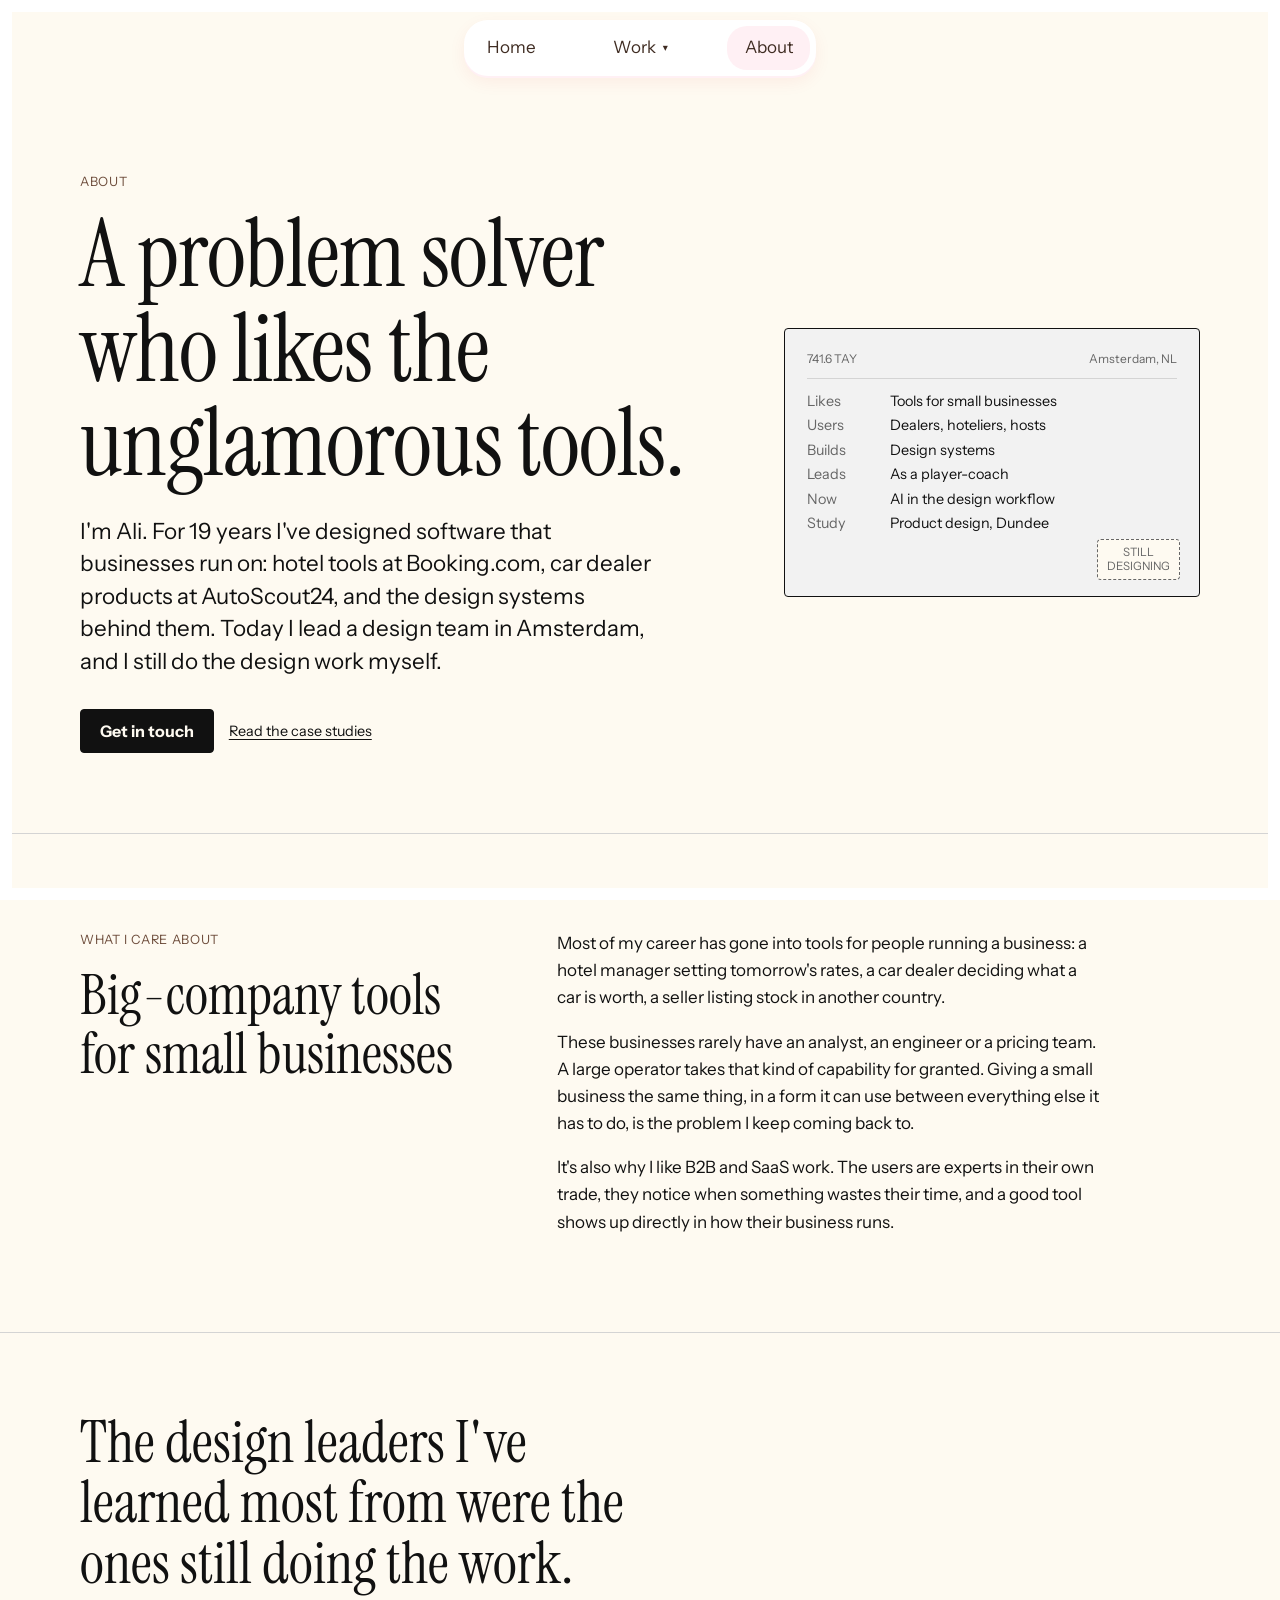
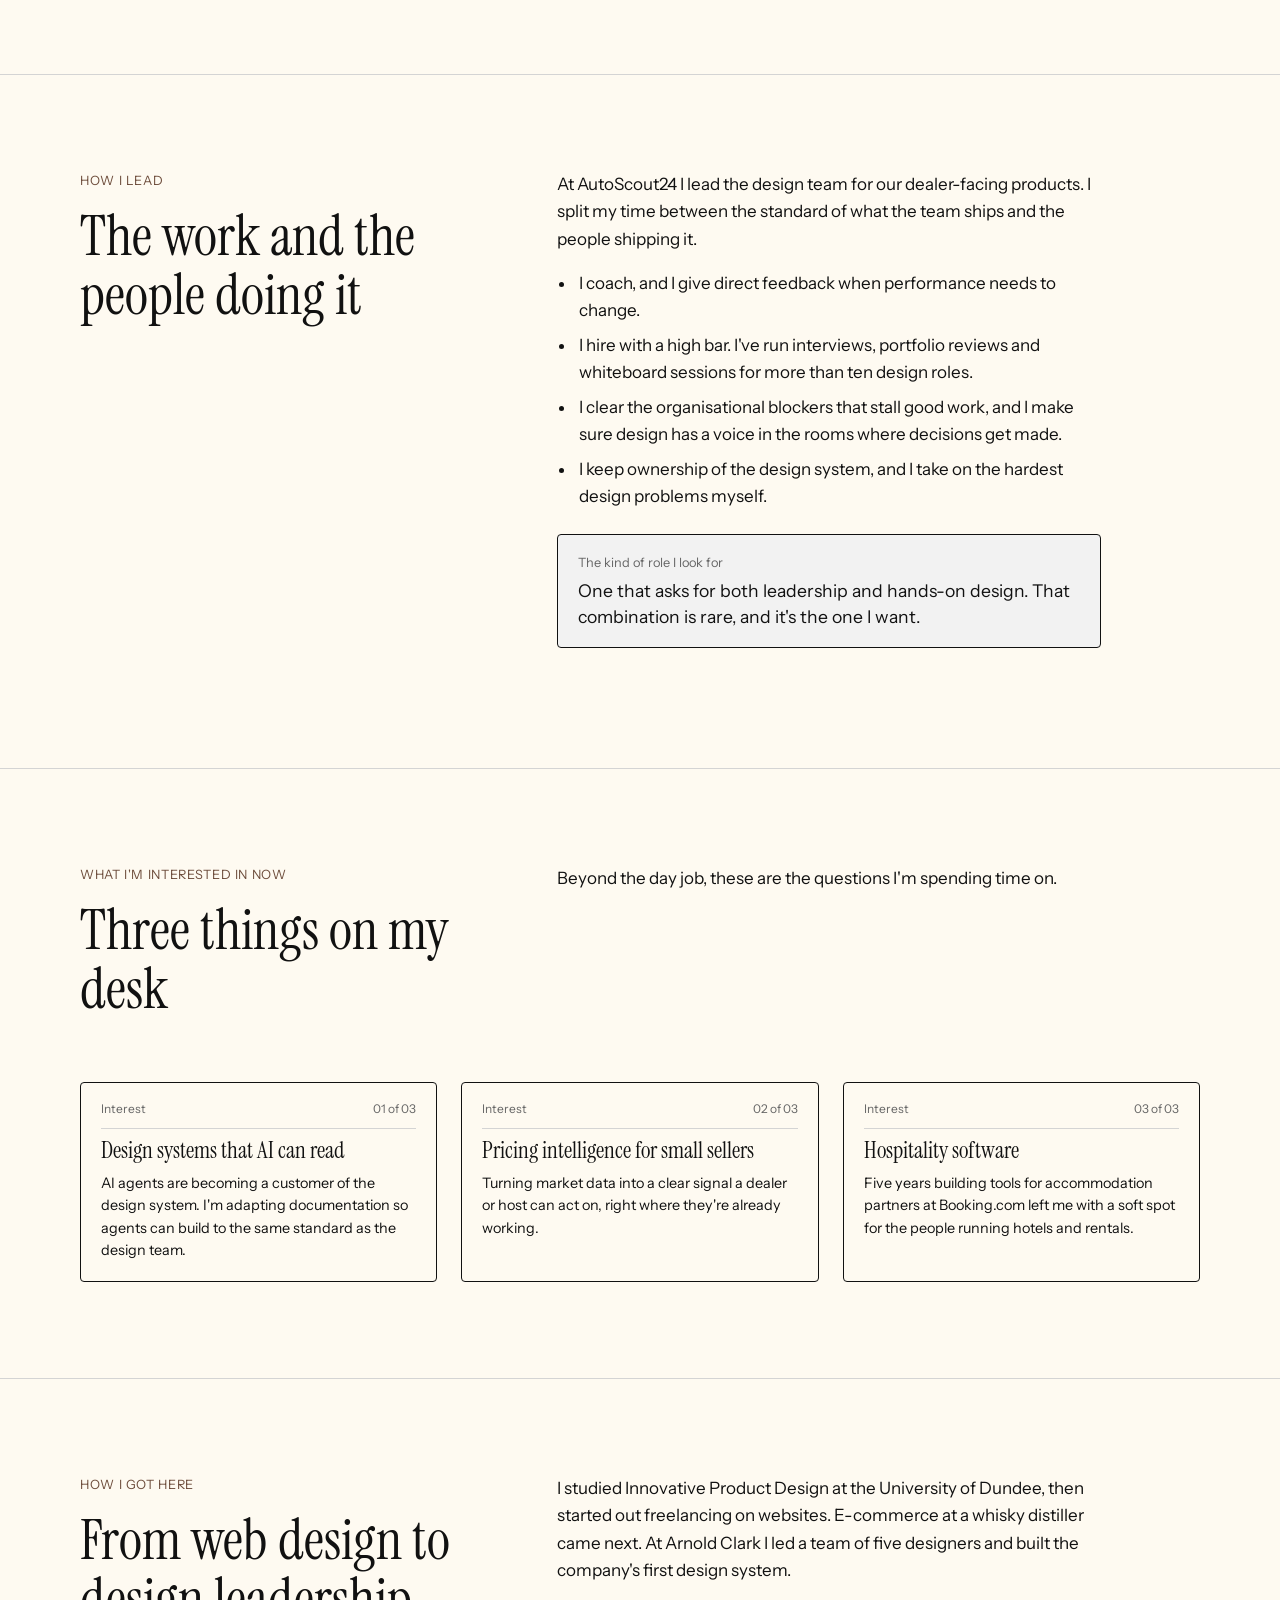
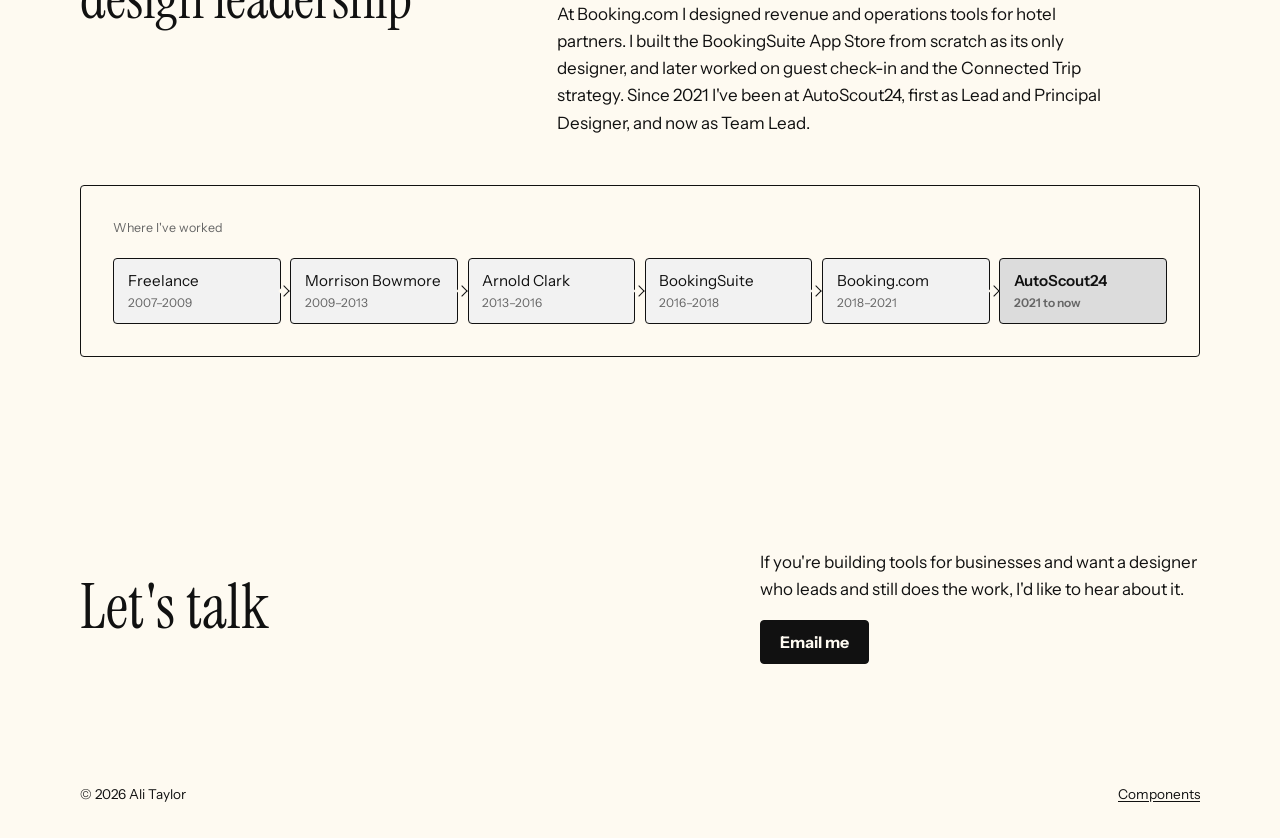
==== commit 064c2899: "Remove email address; simplify footer; drop contact borders The address is gone from every page. Get" ====
--- a/about/index.html
+++ b/about/index.html
@@ -43,7 +43,7 @@
       <h1 class="display">A problem solver who likes the unglamorous tools.</h1>
       <p class="lede">I'm Ali. For 19 years I've designed software that businesses run on: hotel tools at Booking.com, car dealer products at AutoScout24, and the design systems behind them. Today I lead a design team in Amsterdam, and I still do the design work myself.</p>
       <div class="hero-actions">
-        <a class="btn" href="mailto:hello@alastairtaylor.com?subject=Hello%20Ali">Get in touch</a>
+        <a class="btn" href="#contact">Get in touch</a>
         <a class="textlink" href="../#work">Read the case studies</a>
       </div>
     </div>
@@ -167,23 +167,14 @@
     </div>
     <div>
       <p>If you're building tools for businesses and want a designer who leads and still does the work, I'd like to hear about it.</p>
-      <a class="btn" href="mailto:hello@alastairtaylor.com?subject=Hello%20Ali">Email me</a>
-      <a class="mail" href="mailto:hello@alastairtaylor.com">hello@alastairtaylor.com</a>
+      <a class="btn" href="#"><!-- TODO: add email link -->Email me</a>
     </div>
   </div>
 </section>
 <footer class="site-footer">
   <div class="wrap">
-    <span>&copy; 2026 Ali Taylor. Amsterdam.</span>
-    <nav aria-label="Footer">
-      <a href="../">Home</a>
-      <a href="./">About</a>
-<a href="../work/showcar/">Multi-Brand Design System</a>
-<a href="../work/competitive-insights/">Dealer Pricing Insights</a>
-<a href="../work/cross-border/">Selling Cars Across Europe</a>
-      <a href="../components/">Components</a>
-      <a href="mailto:hello@alastairtaylor.com">hello@alastairtaylor.com</a>
-    </nav>
+    <span>&copy; 2026 Ali Taylor</span>
+    <a href="../components/">Components</a>
   </div>
 </footer>
 <script src="../assets/js/site.js" defer></script>
--- a/assets/css/site.css
+++ b/assets/css/site.css
@@ -83,8 +83,10 @@
 
 h1, h2, h3 { font-family: var(--sans); font-weight: 700; line-height: 1.1; margin: 0; }
 .display { font-family: var(--serif); font-weight: 400; letter-spacing: -0.01em; line-height: 1; font-size: clamp(2.8rem, 1.6rem + 5.4vw, 6rem); }
-h2, .h2  { font-size: clamp(1.8rem, 1.4rem + 2vw, 3rem); }
-h3, .h3  { font-size: clamp(1.25rem, 1.1rem + 0.6vw, 1.6rem); line-height: 1.2; }
+/* h2, h3 and .pull use the display serif (single regular weight, sized up a touch as it runs narrow) */
+h2, .h2, h3, .h3 { font-family: var(--serif); font-weight: 400; line-height: 1.05; }
+h2, .h2  { font-size: clamp(2.1rem, 1.6rem + 2.4vw, 3.6rem); }
+h3, .h3  { font-size: clamp(1.45rem, 1.25rem + 0.8vw, 1.9rem); line-height: 1.1; }
 
 p { margin: 0 0 1em; max-width: var(--measure); }
 .lede { font-size: clamp(1.15rem, 1.05rem + 0.5vw, 1.4rem); line-height: 1.45; max-width: 36rem; }
@@ -236,7 +238,7 @@
 .section { padding: clamp(3.5rem, 8vw, 6rem) 0; }
 .section-head { display: flex; flex-wrap: wrap; align-items: end; justify-content: space-between; gap: 1rem 2rem; margin-bottom: clamp(2rem, 4vw, 3rem); }
 .section-head p { margin: 0; color: var(--muted); max-width: 26rem; }
-.section-head h2 { font-size: 16px; font-weight: 700; letter-spacing: 1px; line-height: 1.4; }
+.section-head h2 { font-family: var(--sans); font-size: 16px; font-weight: 700; letter-spacing: 1px; line-height: 1.4; }
 
 /* ---------- Home: case study cards ---------- */
 
@@ -296,7 +298,9 @@
 
 /* ---------- Home: other work grid ---------- */
 
-.drawer { background: var(--strawberry-20); border-block: 1px solid var(--line); }
+.drawer { background: var(--strawberry-20); border-block: 1px solid var(--strawberry-80); }
+/* Section title one step up the scale (h3), in Strawberry 80 */
+.drawer .section-head h2 { font-family: var(--serif); font-weight: 400; letter-spacing: 0; line-height: 1.1; font-size: clamp(1.45rem, 1.25rem + 0.8vw, 1.9rem); color: var(--strawberry-80); }
 .drawer .section-head p { color: var(--muted); }
 .drawer-grid {
   display: grid; gap: 1.5rem;
@@ -318,7 +322,7 @@
 .roundel-main { font-size: 19px; letter-spacing: 0.04em; }
 .roundel-main.long { font-size: 15px; letter-spacing: 0.02em; } /* keeps longer words inside the side brackets */
 .roundel-sub { font-size: 10.5px; font-weight: 600; letter-spacing: 0.08em; }
-.drawer .card h3, .interests .card h3 { font-size: 1.15rem; line-height: 1.25; margin: 0 0 0.5rem; }
+.drawer .card h3, .interests .card h3 { font-size: 1.45rem; line-height: 1.1; margin: 0 0 0.5rem; }
 .drawer .card p, .interests .card p { font-size: 0.9rem; line-height: 1.55; margin: 0; }
 
 /* ---------- About: interest cards ---------- */
@@ -330,15 +334,13 @@
 
 /* ---------- Contact block ---------- */
 
-.contact { background: var(--vanilla-20); border-top: 1px solid var(--fg); }
+.contact { background: var(--vanilla-20); }
 .contact .wrap { display: grid; grid-template-columns: minmax(0, 1.4fr) minmax(0, 1fr); gap: 2rem 4rem; align-items: center; }
 .contact h2 { font-size: clamp(2.2rem, 1.5rem + 3vw, 4rem); }
-.contact .mail { font-family: var(--sans); font-size: 0.85rem; display: block; margin-top: 1rem; }
 @media (max-width: 48rem) { .contact .wrap { grid-template-columns: 1fr; } }
 
-.site-footer { border-top: 1px solid var(--fg); padding: 1.5rem 0 2rem; font-size: 0.85rem; }
+.site-footer { padding: 1.5rem 0 2rem; font-size: 0.85rem; }
 .site-footer .wrap { display: flex; flex-wrap: wrap; gap: 0.75rem 2rem; justify-content: space-between; }
-.site-footer nav { display: flex; flex-wrap: wrap; gap: 0.5rem 1.25rem; }
 
 /* ==========================================================================
    Case study pages
@@ -371,7 +373,7 @@
 .chapter { padding: clamp(3.5rem, 8vw, 6rem) 0; border-bottom: 1px solid var(--line); scroll-margin-top: calc(var(--header-h) + 3.75rem); }
 .chapter:last-of-type { border-bottom: 0; }
 .chapter-grid { display: grid; grid-template-columns: minmax(0, 0.9fr) minmax(0, 1.4fr); gap: 2rem clamp(2rem, 5vw, 5rem); }
-.chapter-label { font-family: var(--sans); font-size: 0.8rem; color: var(--muted); margin-bottom: 0.9rem; display: block; text-transform: uppercase; letter-spacing: 0.05em; }
+.chapter-label { font-family: var(--sans); font-size: 0.8rem; color: var(--chocolate-80); margin-bottom: 0.9rem; display: block; text-transform: uppercase; letter-spacing: 0.05em; }
 .chapter h2 { margin-bottom: 1rem; }
 .chapter .body p:last-child { margin-bottom: 0; }
 .chapter .body ul { margin: 0 0 1em; padding-left: 1.1em; max-width: var(--measure); }
@@ -384,7 +386,7 @@
 }
 
 /* Pull statement */
-.pull { font-size: clamp(1.6rem, 1.2rem + 2vw, 2.8rem); line-height: 1.15; font-weight: 700; max-width: 22ch; margin: 0; }
+.pull { font-family: var(--serif); font-size: clamp(2rem, 1.4rem + 2.8vw, 3.6rem); line-height: 1.05; font-weight: 400; max-width: 22ch; margin: 0; }
 .pull-wrap { padding: clamp(3rem, 7vw, 5rem) 0; border-bottom: 1px solid var(--line); }
 
 /* Key decision callout */
@@ -523,7 +525,6 @@
 [class*="project-"] .work-menu.current summary { background: var(--project-tint); }
 [class*="project-"] .chapters { border-bottom-color: var(--project-soft); }
 [class*="project-"] .chapters a.active { border-bottom-color: var(--project); color: var(--project); }
-[class*="project-"] .chapter-label { color: var(--project); }
 [class*="project-"] .chapter .body li::marker { color: var(--project); }
 [class*="project-"] .pull { color: var(--project); }
 [class*="project-"] .btn { background: var(--project); border-color: var(--project); color: var(--on-project); }
@@ -534,7 +535,6 @@
 [class*="project-"] .restricted .card { border-color: var(--project); }
 [class*="project-"] .restricted .stamp { color: var(--project); border-color: var(--project); }
 [class*="project-"] .redact { background: var(--project-soft); }
-[class*="project-"] .contact { border-top-color: var(--project); }
 
 /* Diagrams: tinted nodes, the key step in full project colour */
 [class*="project-"] .diagram { border-color: var(--project-soft); }
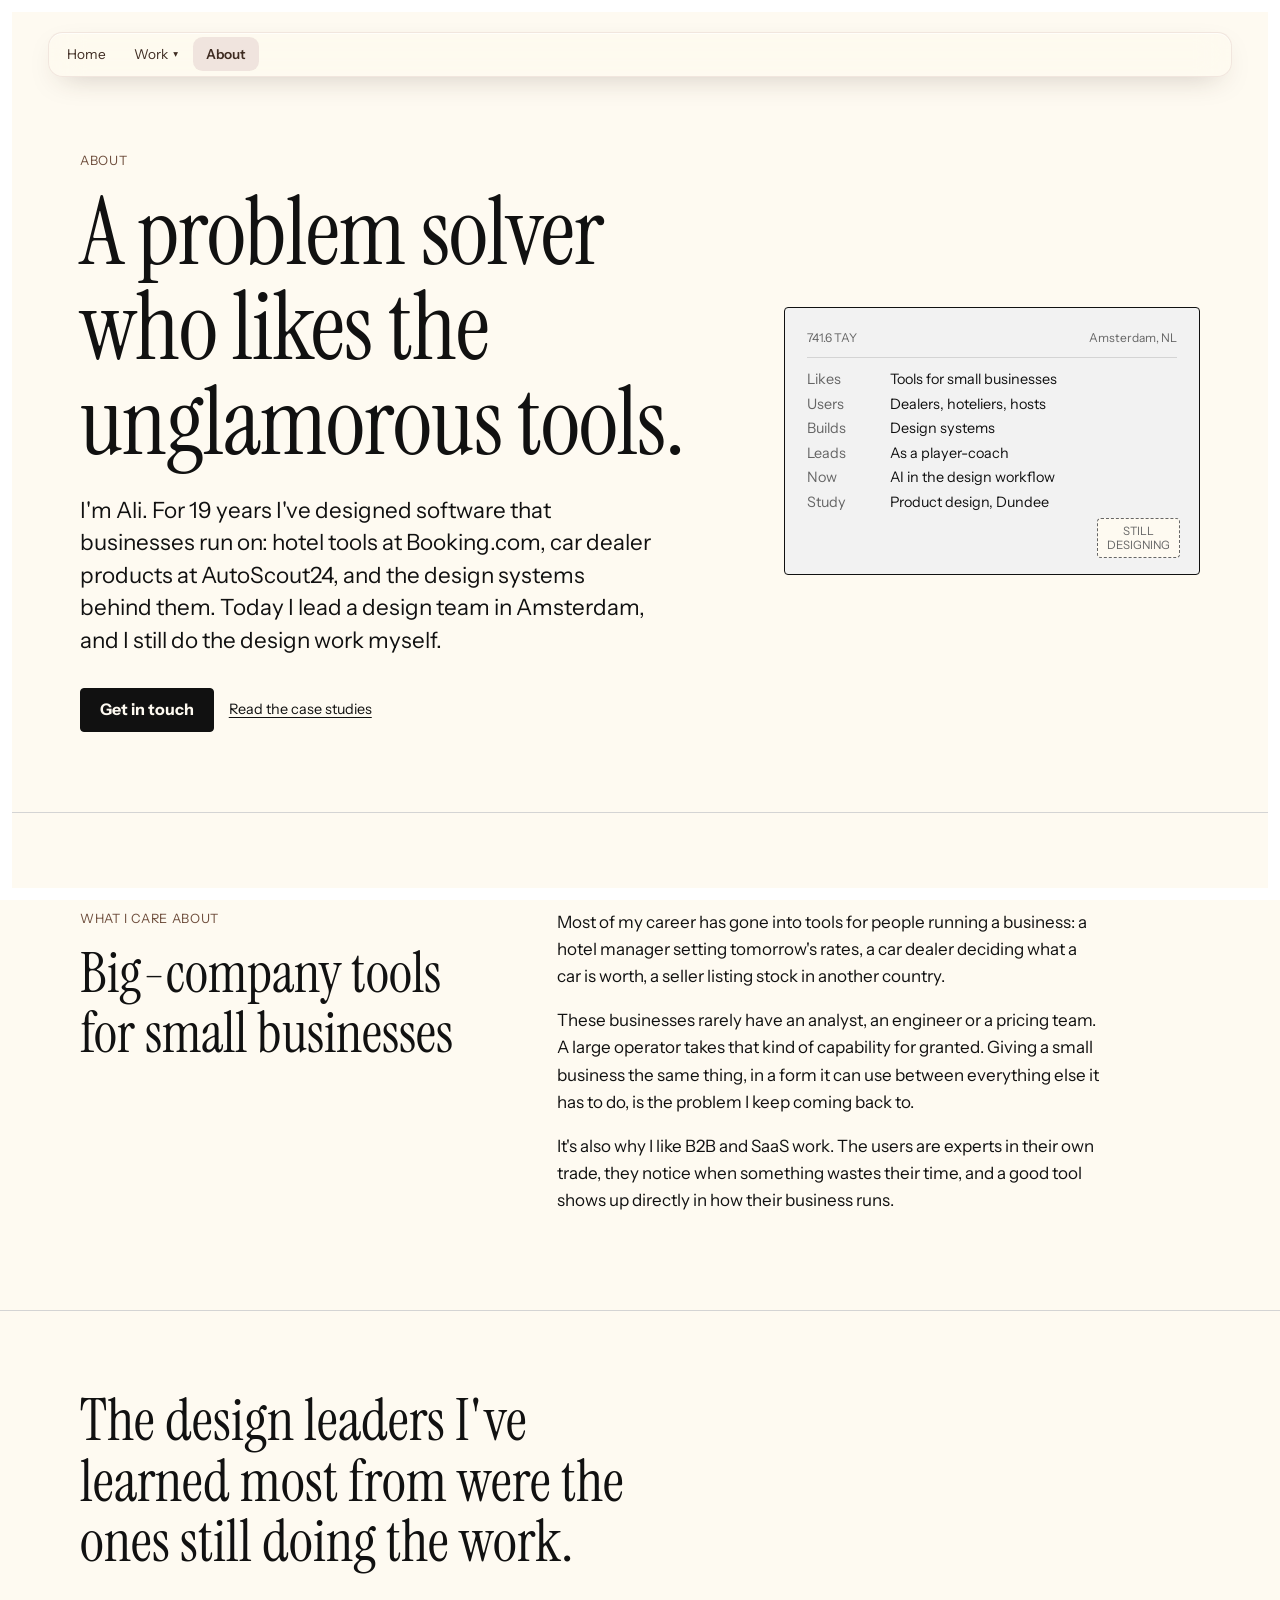
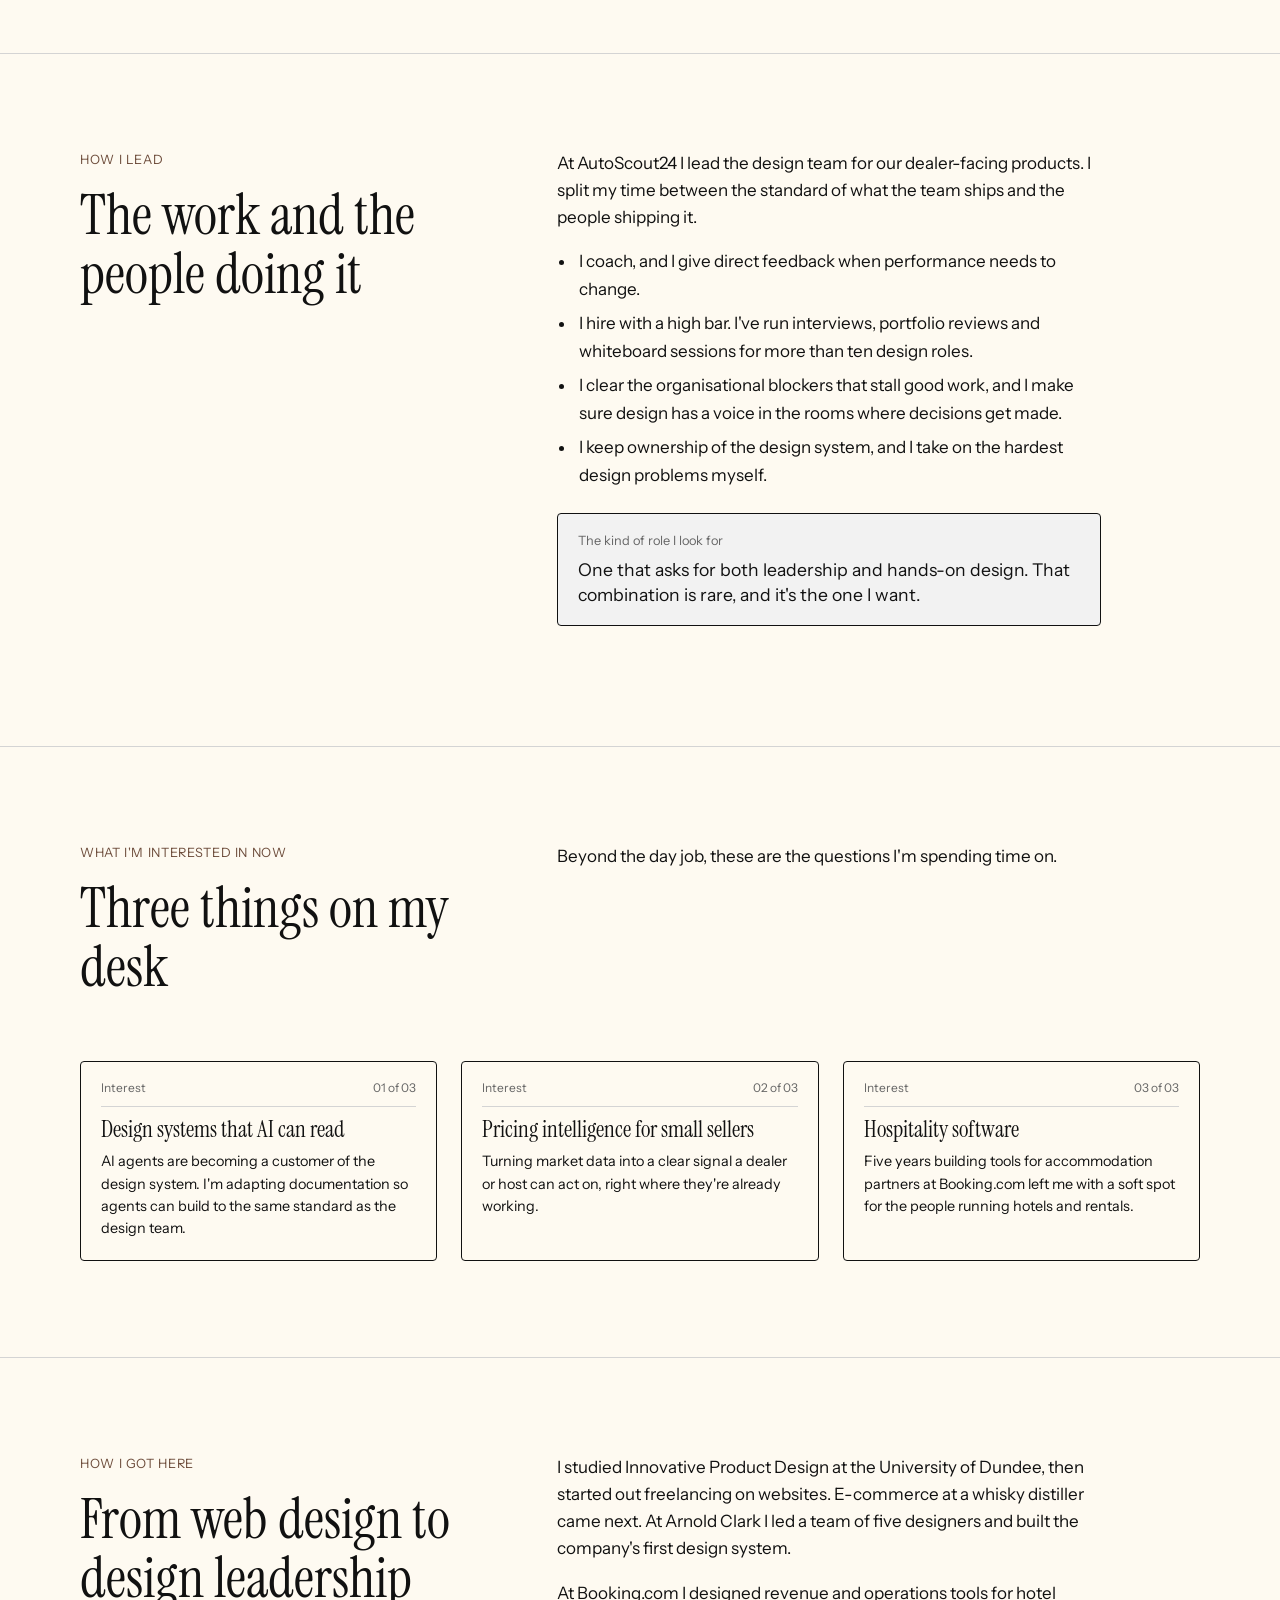
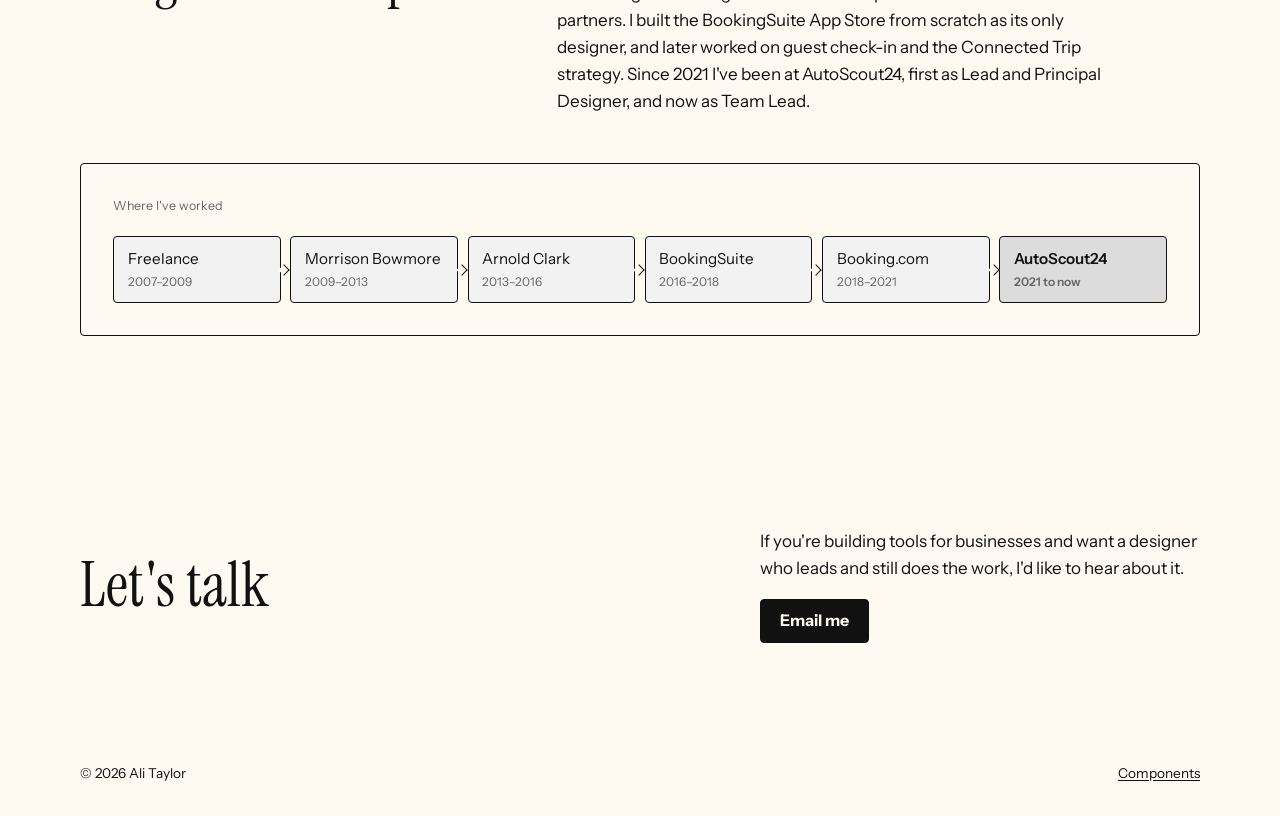
==== commit eecfacdc: "Glass nav bar: site nav left, chapter nav right One floating, frosted bar pinned near the top: trans" ====
--- a/about/index.html
+++ b/about/index.html
@@ -21,18 +21,20 @@
 <body>
 <a class="skip" href="#main">Skip to content</a>
 <header class="site-header">
-  <nav class="nav" aria-label="Main">
-    <a href="../">Home</a>
-    <details class="work-menu">
-      <summary>Work</summary>
-        <ul>
-<li><a href="../work/showcar/"><span class="dot project-1"></span>Multi-Brand Design System</a></li>
-<li><a href="../work/competitive-insights/"><span class="dot project-2"></span>Dealer Pricing Insights</a></li>
-<li><a href="../work/cross-border/"><span class="dot project-3"></span>Selling Cars Across Europe</a></li>
-        </ul>
-    </details>
-    <a href="./" aria-current="page">About</a>
-  </nav>
+  <div class="bar">
+    <nav class="nav" aria-label="Main">
+      <a href="../">Home</a>
+      <details class="work-menu">
+        <summary>Work</summary>
+          <ul>
+  <li><a href="../work/showcar/"><span class="dot project-1"></span>Multi-Brand Design System</a></li>
+  <li><a href="../work/competitive-insights/"><span class="dot project-2"></span>Dealer Pricing Insights</a></li>
+  <li><a href="../work/cross-border/"><span class="dot project-3"></span>Selling Cars Across Europe</a></li>
+          </ul>
+      </details>
+      <a href="./" aria-current="page">About</a>
+    </nav>
+  </div>
 </header>
 
 <main id="main">
--- a/assets/css/site.css
+++ b/assets/css/site.css
@@ -42,7 +42,8 @@
   --wide: 76rem;
   --radius: 4px;
   --frame: clamp(6px, 1vw, 12px);   /* white frame around the viewport */
-  --header-h: 4.75rem;              /* floating nav + its top gap */
+  --nav-space: 5rem;                /* clearance under the sticky glass bar for #section jumps */
+  --header-flow: 3.45rem;           /* height the glass bar takes up at the top of the page */
 }
 
 *, *::before, *::after { box-sizing: border-box; }
@@ -93,46 +94,74 @@
 
 .typed { font-family: var(--sans); font-size: 0.8rem; line-height: 1.55; }
 
-/* ---------- Header: floating nav ---------- */
+/* ---------- Glass nav bar: site nav on the left, in-page (chapter) nav on the right ---------- */
 
 .site-header {
-  position: sticky; top: 0; z-index: 20;
-  display: flex; justify-content: center;
-  padding: 1.25rem var(--gutter) 0;
-  pointer-events: none; /* only the nav pill is clickable */
-}
-.nav {
+  position: sticky; top: calc(var(--frame) + 0.6rem); z-index: 20;
+  padding: 0.6rem var(--gutter) 0;
+  pointer-events: none; /* only the bar itself is clickable */
+}
+.bar {
   pointer-events: auto;
-  display: flex; align-items: center; justify-content: space-between; gap: 1.5rem;
-  width: min(100%, 22rem);
-  background: #ffffff;
-  border-radius: 1.5rem;
-  padding: 0.35rem;
-  box-shadow: 0 2px 0 var(--strawberry-20), 0 6px 18px rgba(226, 18, 18, 0.06);
-}
-.nav a, .nav summary {
-  font-size: 1.0625rem; color: var(--chocolate-100); text-decoration: none;
-  padding: 0.55rem 1.1rem; border-radius: 1.25rem; cursor: pointer;
-}
-.nav a:hover, .nav summary:hover,
-.nav a[aria-current="page"], .work-menu.current summary { background: var(--strawberry-20); }
+  max-width: var(--wide); margin: 0 auto;
+  display: flex; flex-wrap: wrap; align-items: center; justify-content: space-between; gap: 0.25rem 1rem;
+  padding: 0.3rem;
+  border-radius: 0.9rem;
+  background: color-mix(in srgb, var(--vanilla-20) 62%, transparent);
+  -webkit-backdrop-filter: blur(16px) saturate(1.6);
+  backdrop-filter: blur(16px) saturate(1.6);
+  border: 1px solid color-mix(in srgb, var(--chocolate-40) 85%, transparent);
+  box-shadow:
+    inset 0 1px 0 rgba(255, 255, 255, 0.65),
+    0 10px 30px -14px color-mix(in srgb, var(--chocolate-100) 35%, transparent);
+}
+@supports not ((backdrop-filter: blur(1px)) or (-webkit-backdrop-filter: blur(1px))) {
+  .bar { background: color-mix(in srgb, var(--vanilla-20) 94%, transparent); }
+}
+
+.nav, .chapters ol { display: flex; align-items: center; gap: 0.15rem; }
+.nav a, .nav summary, .chapters a {
+  display: block; white-space: nowrap; cursor: pointer;
+  font-size: 0.85rem; line-height: 1.4; color: var(--chocolate-100); text-decoration: none;
+  padding: 0.45rem 0.8rem; border-radius: 0.6rem;
+  transition: background-color 0.15s, color 0.15s;
+}
+.nav a:hover, .nav summary:hover, .chapters a:hover { background: color-mix(in srgb, var(--chocolate-40) 70%, transparent); }
+.nav a[aria-current="page"], .work-menu.current summary { background: color-mix(in srgb, var(--chocolate-40) 90%, transparent); font-weight: 600; }
+
+.chapters { min-width: 0; }
+.chapters ol { list-style: none; margin: 0; padding: 0; overflow-x: auto; scrollbar-width: none; }
+.chapters ol::-webkit-scrollbar { display: none; }
+.chapters a { color: var(--chocolate-80); }
+.chapters a.active { background: var(--project-tint, var(--fill)); color: var(--project, var(--fg)); font-weight: 600; }
+
+@media (max-width: 52rem) {
+  :root { --nav-space: 8rem; --header-flow: 6.05rem; } /* the bar is two rows here */
+  /* chapters drop to their own row inside the bar and scroll sideways */
+  .chapters { flex: 1 1 100%; border-top: 1px solid color-mix(in srgb, var(--chocolate-40) 85%, transparent); padding-top: 0.25rem; }
+}
 
 .work-menu { position: relative; }
-.work-menu summary { list-style: none; display: inline-flex; align-items: center; gap: 0.4rem; }
+.work-menu summary { list-style: none; display: flex; align-items: center; gap: 0.35rem; }
 .work-menu summary::-webkit-details-marker { display: none; }
-.work-menu summary::after { content: "▾"; font-size: 0.6em; }
+.work-menu summary::after { content: "▾"; font-size: 0.7em; }
 .work-menu[open] summary::after { content: "▴"; }
 .work-menu ul {
-  position: absolute; left: 50%; transform: translateX(-50%); top: calc(100% + 0.75rem);
-  list-style: none; margin: 0; padding: 0.35rem;
-  background: #ffffff; border-radius: 1.25rem;
-  box-shadow: 0 2px 0 var(--strawberry-20), 0 6px 18px rgba(226, 18, 18, 0.06);
+  position: absolute; left: 0; top: calc(100% + 0.6rem); z-index: 2;
+  list-style: none; margin: 0; padding: 0.3rem;
   width: max-content; max-width: calc(100vw - 2rem);
+  border-radius: 0.9rem;
+  background: color-mix(in srgb, var(--vanilla-20) 80%, transparent);
+  -webkit-backdrop-filter: blur(16px) saturate(1.6);
+  backdrop-filter: blur(16px) saturate(1.6);
+  border: 1px solid color-mix(in srgb, var(--chocolate-40) 85%, transparent);
+  box-shadow: inset 0 1px 0 rgba(255, 255, 255, 0.65), 0 10px 30px -14px color-mix(in srgb, var(--chocolate-100) 35%, transparent);
 }
 .work-menu li a {
   display: grid; grid-template-columns: 0.75rem 1fr; gap: 0.6rem; align-items: center;
-  font-size: 1rem; padding: 0.55rem 0.9rem;
-}
+  font-size: 0.9rem; padding: 0.55rem 0.75rem;
+}
+.work-menu li a[aria-current="page"] { font-weight: 600; }
 .dot { width: 0.75rem; height: 0.75rem; border-radius: 50%; border: 1px solid var(--fg); background: var(--fill); }
 
 .btn {
@@ -250,7 +279,18 @@
   text-decoration: none; color: var(--fg);
   background: var(--tone, var(--fill));
 }
-.book:hover .book-cta { text-decoration: underline; }
+.book { position: relative; }
+
+/* Hover: the card lifts, the arrow nudges, any cover image zooms */
+.book-arrow { display: inline-block; }
+.book .shot > img { transition: transform 0.5s ease; }
+@media (hover: hover) {
+  .book { transition: transform 0.25s ease, box-shadow 0.25s ease; }
+  .book-arrow { transition: transform 0.25s ease; }
+  .book:is(:hover, :focus-visible) { transform: translateY(-4px); box-shadow: 0 18px 32px -16px color-mix(in srgb, var(--project, var(--fg)) 55%, transparent); }
+  .book:is(:hover, :focus-visible) .book-arrow { transform: translateX(0.35rem); }
+  .book:is(:hover, :focus-visible) .shot > img { transform: scale(1.04); }
+}
 
 .book-text { padding: clamp(1.5rem, 3vw, 2.25rem); display: flex; flex-direction: column; gap: 0.9rem; }
 .book-meta { font-family: var(--sans); font-size: 0.78rem; color: var(--muted); }
@@ -298,9 +338,10 @@
 
 /* ---------- Home: other work grid ---------- */
 
-.drawer { background: var(--strawberry-20); border-block: 1px solid var(--strawberry-80); }
-/* Section title one step up the scale (h3), in Strawberry 80 */
-.drawer .section-head h2 { font-family: var(--serif); font-weight: 400; letter-spacing: 0; line-height: 1.1; font-size: clamp(1.45rem, 1.25rem + 0.8vw, 1.9rem); color: var(--strawberry-80); }
+.drawer { background: transparent; border-block: 1px solid var(--strawberry-80); }
+/* Section title at h2 size, in Strawberry 80 */
+.drawer .section-head { justify-content: center; text-align: center; }
+.drawer .section-head h2 { font-family: var(--serif); font-weight: 400; letter-spacing: 0; line-height: 1.05; font-size: clamp(2.1rem, 1.6rem + 2.4vw, 3.6rem); color: var(--strawberry-80); }
 .drawer .section-head p { color: var(--muted); }
 .drawer-grid {
   display: grid; gap: 1.5rem;
@@ -346,8 +387,8 @@
    Case study pages
    ========================================================================== */
 
-/* Pulled up under the floating nav so its colour runs to the top of the page */
-.cs-hero { background: var(--tone, var(--fill)); border-bottom: 1px solid var(--fg); margin-top: calc(-1 * var(--header-h)); padding: calc(var(--header-h) + clamp(2.5rem, 6vw, 4.5rem)) 0 0; }
+/* Pulled up behind the glass bar so the project colour shows through it */
+.cs-hero { background: var(--tone, var(--fill)); border-bottom: 1px solid var(--fg); margin-top: calc(-1 * var(--header-flow)); padding: calc(var(--header-flow) + clamp(2.5rem, 6vw, 4.5rem)) 0 0; }
 .cs-hero .crumb { font-size: 0.85rem; margin-bottom: 1.5rem; display: inline-block; }
 .cs-hero-grid { display: grid; grid-template-columns: minmax(0, 1.6fr) minmax(0, 1fr); gap: 2rem 3rem; align-items: end; }
 .cs-hero h1 { margin-bottom: 1.2rem; }
@@ -361,16 +402,9 @@
   .cs-hero .hero-shot .shot { aspect-ratio: 4 / 3; }
 }
 
-/* Chapter index */
-.chapters { border-bottom: 1px solid var(--fg); background: var(--bg); position: sticky; top: var(--header-h); z-index: 10; }
-.chapters ol { list-style: none; margin: 0 auto; padding: 0 var(--gutter); max-width: var(--wide); display: flex; gap: 0.25rem; overflow-x: auto; scrollbar-width: none; }
-.chapters ol::-webkit-scrollbar { display: none; }
-.chapters a { display: block; white-space: nowrap; font-size: 0.85rem; text-decoration: none; padding: 0.85rem 0.8rem; border-bottom: 3px solid transparent; }
-.chapters a:hover { border-bottom-color: var(--line); }
-.chapters a.active { border-bottom-color: var(--fg); font-weight: 600; }
 
 /* Chapters */
-.chapter { padding: clamp(3.5rem, 8vw, 6rem) 0; border-bottom: 1px solid var(--line); scroll-margin-top: calc(var(--header-h) + 3.75rem); }
+.chapter { padding: clamp(3.5rem, 8vw, 6rem) 0; border-bottom: 1px solid var(--line); scroll-margin-top: calc(var(--frame) + var(--nav-space)); }
 .chapter:last-of-type { border-bottom: 0; }
 .chapter-grid { display: grid; grid-template-columns: minmax(0, 0.9fr) minmax(0, 1.4fr); gap: 2rem clamp(2rem, 5vw, 5rem); }
 .chapter-label { font-family: var(--sans); font-size: 0.8rem; color: var(--chocolate-80); margin-bottom: 0.9rem; display: block; text-transform: uppercase; letter-spacing: 0.05em; }
@@ -387,7 +421,7 @@
 
 /* Pull statement */
 .pull { font-family: var(--serif); font-size: clamp(2rem, 1.4rem + 2.8vw, 3.6rem); line-height: 1.05; font-weight: 400; max-width: 22ch; margin: 0; }
-.pull-wrap { padding: clamp(3rem, 7vw, 5rem) 0; border-bottom: 1px solid var(--line); }
+.pull-wrap { padding: clamp(3rem, 7vw, 5rem) 0; border-bottom: 1px solid var(--line); scroll-margin-top: calc(var(--frame) + var(--nav-space)); }
 
 /* Key decision callout */
 .decision { border: 1px solid var(--fg); border-radius: var(--radius); background: var(--fill); padding: 1.1rem 1.25rem; margin: 1.5rem 0; max-width: var(--measure); }
@@ -410,7 +444,7 @@
 
 /* Next / previous */
 .pager { border-top: 1px solid var(--fg); display: grid; grid-template-columns: 1fr 1fr; }
-.pager a { display: block; padding: clamp(1.75rem, 4vw, 2.5rem) var(--gutter); text-decoration: none; background: var(--tone, var(--fill)); }
+.pager a { display: block; padding: clamp(1.75rem, 4vw, 2.5rem) var(--gutter); text-decoration: none; background: transparent; color: var(--chocolate-100); }
 .pager a + a { border-left: 1px solid var(--fg); text-align: right; }
 .pager .typed { display: block; margin-bottom: 0.4rem; color: var(--muted); }
 .pager a:hover .h3 { text-decoration: underline; }
@@ -439,6 +473,7 @@
 }
 @media (max-width: 40rem) {
   .flow { flex-direction: column; }
+  .flow li { flex-basis: auto; } /* stacked steps size to their content */
   .flow li:not(:last-child)::after { right: auto; left: 1.2rem; top: auto; bottom: -0.55rem; transform: rotate(135deg); }
 }
 
@@ -513,8 +548,11 @@
 .dot[class*="project-"] { background: var(--project); border-color: var(--project); }
 .book[class*="project-"] { background: var(--project); border-color: var(--project); color: var(--on-project); }
 .book[class*="project-"] .shot { border-color: var(--project); }
-.pager a[class*="project-"] { background: var(--project); color: var(--on-project); }
-.pager a[class*="project-"] .typed { color: inherit; opacity: 0.8; }
+/* Pager: transparent, with a circle in the case study's colour before its title */
+.pager .h3 { display: inline-flex; align-items: center; gap: 0.6rem; }
+.pager a[class*="project-"] .h3::before {
+  content: ""; flex: none; width: 0.75em; height: 0.75em; border-radius: 50%; background: var(--project);
+}
 
 /* Case study hero */
 .cs-hero[class*="project-"] { background: var(--project); border-bottom-color: var(--project); color: var(--on-project); }
@@ -522,9 +560,7 @@
 .cs-hero[class*="project-"] .hero-shot .shot { border-color: var(--project); }
 
 /* Everything inside a themed case study page */
-[class*="project-"] .work-menu.current summary { background: var(--project-tint); }
-[class*="project-"] .chapters { border-bottom-color: var(--project-soft); }
-[class*="project-"] .chapters a.active { border-bottom-color: var(--project); color: var(--project); }
+[class*="project-"] .work-menu.current summary { background: var(--project-tint); color: var(--project); }
 [class*="project-"] .chapter .body li::marker { color: var(--project); }
 [class*="project-"] .pull { color: var(--project); }
 [class*="project-"] .btn { background: var(--project); border-color: var(--project); color: var(--on-project); }
